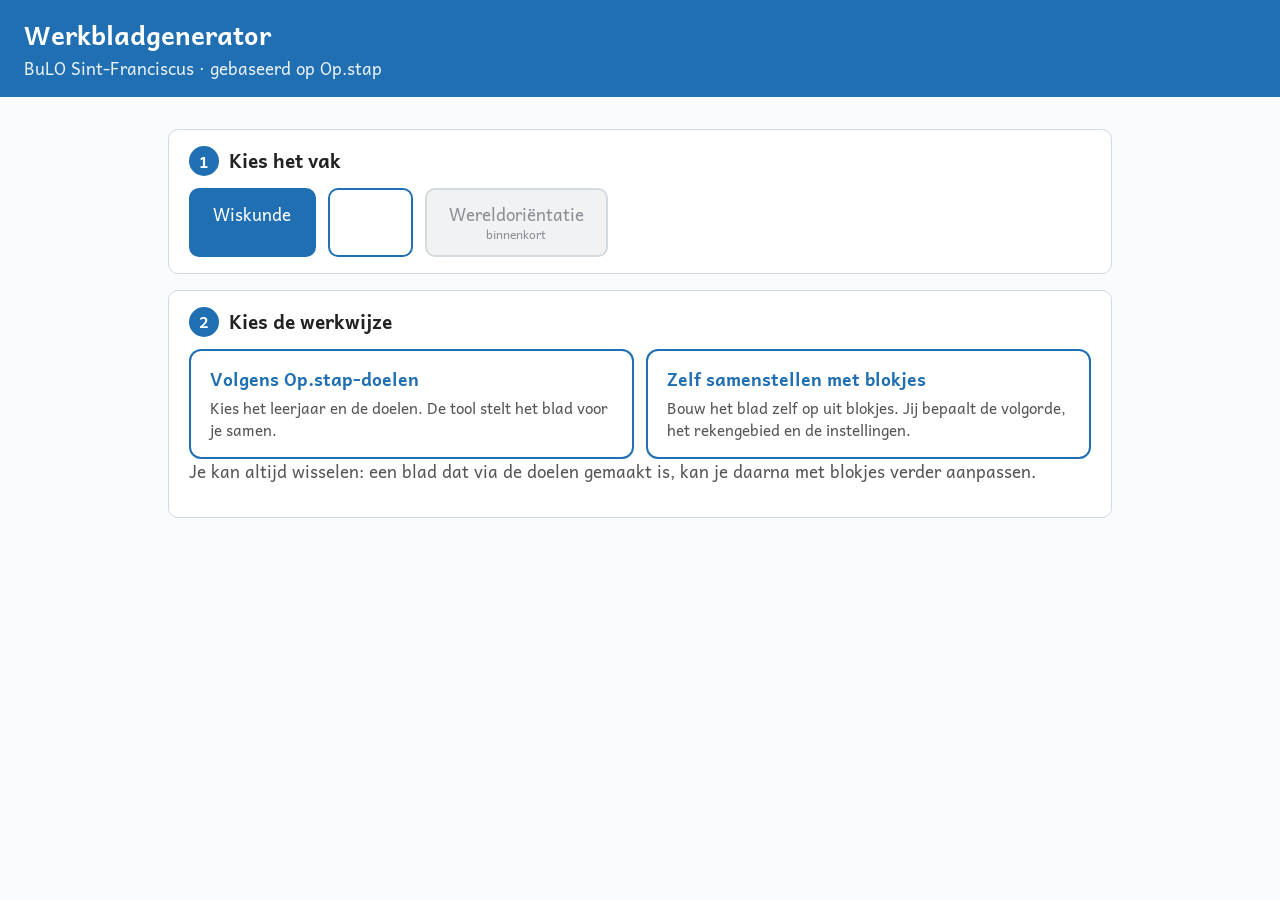
==== index.html @ 60ae2578 "Blokjes-modus: zelf samenstellen met palet, hulpblokjes, voorbeeld, antwoordsleutel en nieuwe stipoe" ====
<!doctype html>
<html lang="nl-BE">
<head>
  <meta charset="utf-8">
  <meta name="viewport" content="width=device-width, initial-scale=1">
  <title>Werkbladgenerator BuLO Sint-Franciscus</title>
  <link rel="stylesheet" href="css/app.css">
  <link rel="stylesheet" href="css/worksheet.css">
</head>
<body>
  <header>
    <h1>Werkbladgenerator</h1>
    <p>BuLO Sint-Franciscus · gebaseerd op Op.stap</p>
  </header>
  <main>
    <div id="bestandsmelding" class="melding-groot" hidden>
      <strong>Deze pagina werkt niet als je het bestand dubbelklikt.</strong>
      Open de werkbladgenerator via de website (GitHub Pages), of start op je computer een lokale server (zie README).
    </div>
    <script>if (location.protocol === 'file:') document.getElementById('bestandsmelding').hidden = false;</script>
    <section>
      <h2>Kies het vak</h2>
      <div id="vakken" class="vakken"></div>
    </section>
    <section id="werkwijze" hidden>
      <h2>Kies de werkwijze</h2>
      <div class="werkwijzen">
        <button type="button" class="werkwijze" id="wwDoelen"><strong>Volgens Op.stap-doelen</strong><span>Kies het leerjaar en de doelen. De tool stelt het blad voor je samen.</span></button>
        <button type="button" class="werkwijze" id="wwBlokjes"><strong>Zelf samenstellen met blokjes</strong><span>Bouw het blad zelf op uit blokjes. Jij bepaalt de volgorde, het rekengebied en de instellingen.</span></button>
      </div>
      <p class="uitleg">Je kan altijd wisselen: een blad dat via de doelen gemaakt is, kan je daarna met blokjes verder aanpassen.</p>
    </section>
    <section data-modus="doelen" hidden>
      <h2>Kies het leerjaar</h2>
      <div class="rij">
        <label>Leerjaar <select id="leerjaar"></select></label>
        <label>Toon ook lager
          <select id="lager"><option value="0">geen</option><option value="1" selected>1 leerjaar</option><option value="2">2 leerjaren</option><option value="3">3 leerjaren</option><option value="7">alle</option></select>
        </label>
        <label>Toon ook hoger
          <select id="hoger"><option value="0">geen</option><option value="1" selected>1 leerjaar</option><option value="2">2 leerjaren</option><option value="3">3 leerjaren</option><option value="7">alle</option></select>
        </label>
      </div>
    </section>
    <section id="stap3" data-modus="doelen" hidden>
      <h2>Kies de doelen</h2>
      <div class="rij zoekrij">
        <label class="breed zoek">Zoek een doel <input type="search" id="zoek" placeholder="Zoek op woord of code, bv. klok, verkleinwoorden of 2.3.GL2" autocomplete="off"></label>
        <button type="button" class="klein" id="zoekWis" hidden>Wis zoekopdracht</button>
      </div>
      <div class="rij">
        <label>Domein <select id="domein"></select></label>
        <label class="vink"><input type="checkbox" id="verdiepend"> Ook verdiepende doelen</label>
        <label class="vink dev"><input type="checkbox" id="toonAlles" checked> Toon ook doelen met enkel een open opdracht (je beoordeelt zelf)</label>
      </div>
      <p id="teller" class="teller"></p>
      <div id="doelen" class="doelen"></div>
    </section>
    <section id="leerlingenSectie" data-modus="beide" hidden>
      <h2>Kies of voeg leerlingen toe</h2>
      <p class="uitleg">Plak een lijst namen (één per regel, of gescheiden door komma's). Namen blijven enkel op deze computer, in deze browser.</p>
      <div class="rij">
        <label class="breed">Namen <textarea id="namen" rows="3" placeholder="Anna&#10;Bram&#10;Chloë"></textarea></label>
        <label>Niveau <select id="niveauNieuw"></select></label>
        <button type="button" id="voegToe">Toevoegen</button>
      </div>
      <p id="ledenMelding" class="teller"></p>
      <div class="rij knoppen">
        <button type="button" class="klein" id="alles">Kies iedereen</button>
        <button type="button" class="klein" id="niemand">Kies niemand</button>
        <button type="button" class="klein" id="exporteer">Leerlingen opslaan als bestand</button>
        <label class="klein bestand">Leerlingen inlezen uit bestand <input type="file" id="importeer" accept="application/json,.json"></label>
      </div>
      <h3 class="sub">Instellingen per leerling</h3>
      <div id="leerlingenLijst"></div>
    </section>
    <section data-modus="beide" hidden>
      <h2>Voorbeeld en werkblad</h2>
      <div class="rij">
        <label class="breed">Titel van het blad <input type="text" id="titel" placeholder="Werkblad wiskunde"></label>
        <button type="button" id="maak" data-modus="doelen">Maak werkblad</button>
        <button type="button" id="opnieuw" class="klein" data-modus="doelen">Alle bladen opnieuw maken</button>
      </div>
      <div id="keuzes" data-modus="doelen"></div>
      <div id="blokjesBalk" class="werkbalk" data-modus="blokjes">
        <label>Rekenen tot <select id="rekenenTot"></select></label>
        <label class="vink"><input type="checkbox" id="sleutel"> Antwoordsleutel</label>
        <button type="button" class="klein" id="bOpnieuw" title="Alle getallen vernieuwen; blokjes en instellingen blijven">↻ Opnieuw</button>
        <button type="button" class="klein gevaar" id="bWis">Alles wissen</button>
        <button type="button" class="klein" id="bBewaar">Blad bewaren als bestand</button>
        <label class="klein bestand">Blad openen uit bestand <input type="file" id="bOpen" accept=".json,application/json"></label>
      </div>
      <details class="opmaak">
        <summary>Opmaak van het blad</summary>
        <div class="rij">
          <label>Lettertype <select id="lettertype"></select></label>
          <label>Lettergrootte <select id="grootte"></select></label>
          <label class="vink"><input type="checkbox" id="printLogo"> Printvriendelijk logo (grijstinten)</label>
          <label class="klein bestand">Logo vervangen <input type="file" id="logoBestand" accept="image/*"></label>
          <button type="button" class="klein" id="logoHerstel">Standaardlogo</button>
        </div>
        <div class="rij">
          <label class="vink"><input type="checkbox" id="antwoordblad"> Antwoordblad voor de leerkracht</label>
        </div>
        <div class="rij">
          <label class="breed">Boodschap voor thuis (komt onderaan het blad) <textarea id="boodschap" rows="3" placeholder="Bv. Oefen dit even samen. Laat je kind eerst zelf proberen."></textarea></label>
        </div>
      </details>
      <div class="rij">
        <label class="breed">Of open een blad met de bladcode <input type="text" id="bladcode" placeholder="B3-..."></label>
        <button type="button" id="openCode" class="klein">Open</button>
      </div>
      <p id="melding" class="waarschuwing" role="alert"></p>
      <div id="exportBalk" class="exportbalk" hidden>
        <h3 class="sub">Opslaan en afdrukken</h3>
        <div class="rij knoppen">
          <button type="button" id="ongedaan" class="klein" title="Maak de laatste aanpassing ongedaan" disabled>↶ Ongedaan maken</button>
          <button type="button" id="printAlles">Afdrukken of opslaan als PDF</button>
          <button type="button" id="wordExport">Word (.docx) downloaden</button>
          <span class="wordmodus">Bij meerdere leerlingen:
            <label><input type="radio" name="wordModus" value="een" checked> één bestand</label>
            <label><input type="radio" name="wordModus" value="aparte"> aparte bestanden (zip)</label>
          </span>
        </div>
        <p class="uitleg">Kies in het afdrukvenster "Opslaan als PDF" als je een PDF-bestand wilt.</p>
        <p id="exportMelding" class="waarschuwing" role="status"></p>
      </div>
      <div class="bladzone">
        <div id="paletBox" data-modus="blokjes"></div>
        <div id="bladen" class="bladen"></div>
      </div>
    </section>
  </main>
  <script src="js/vendor/docx.umd.js"></script>
  <script src="js/vendor/jszip.min.js"></script>
  <script type="module" src="js/core/app.js"></script>
</body>
</html>
---- css/app.css ----
:root { --blauw:#1f6fb2; --licht:#eaf3fb; --grijs:#8a8f95; --rand:#d3dae0; }
* { box-sizing: border-box; }
body { font-family: Andika, "Segoe UI", Arial, sans-serif; margin: 0; color: #222; background: #fafbfc; font-size: 17px; line-height: 1.45; }
body > header { background: var(--blauw); color: #fff; padding: 1rem 1.5rem; }
body > header h1 { margin: 0; font-size: 1.6rem; } body > header p { margin: .2rem 0 0; opacity: .9; }
main { max-width: 62rem; margin: 0 auto; padding: 1rem 1.5rem 4rem; }
main > section { background: #fff; border: 1px solid var(--rand); border-radius: 10px; padding: 1rem 1.25rem; margin-top: 1rem; }
h2 { margin: 0 0 .75rem; font-size: 1.2rem; display: flex; align-items: center; gap: .6rem; }
main { counter-reset: stap; }
main > section:not([hidden]) > h2::before { counter-increment: stap; content: counter(stap); background: var(--blauw); color: #fff; width: 1.9rem; height: 1.9rem; border-radius: 50%; display: inline-grid; place-items: center; font-size: 1rem; }
.vakken { display: flex; gap: .75rem; flex-wrap: wrap; }
.vak { font: inherit; padding: .7rem 1.4rem; border: 2px solid var(--blauw); background: #fff; border-radius: 10px; cursor: pointer; display: flex; flex-direction: column; align-items: center; }
.vak.gekozen { background: var(--blauw); color: #fff; }
.vak:disabled { border-color: var(--rand); color: var(--grijs); background: #f1f2f3; cursor: not-allowed; }
.vak small { font-size: .75rem; }
.rij { display: flex; gap: 1.25rem; flex-wrap: wrap; align-items: end; }
.rij label { display: flex; flex-direction: column; gap: .25rem; font-size: .9rem; color: #444; }
.rij label.vink { flex-direction: row; align-items: center; gap: .4rem; font-size: 1rem; }
.rij label.dev { color: var(--grijs); }
select { font: inherit; padding: .4rem .6rem; border: 1px solid var(--rand); border-radius: 6px; }
.teller { color: var(--grijs); font-size: .85rem; }
.doelen h3 { margin: 1.1rem 0 .3rem; font-size: 1rem; color: var(--blauw); }
.rubriek { color: var(--grijs); font-weight: normal; }
.doel { display: grid; grid-template-columns: auto 6.5rem 1fr auto; gap: .6rem; padding: .4rem .5rem; border-bottom: 1px solid #eef0f2; align-items: start; font-size: .95rem; }
.doel:has(input:checked) { background: var(--licht); }
.doel input:disabled ~ .tekst { color: var(--grijs); }
.code { font-family: ui-monospace, monospace; font-size: .8rem; color: var(--grijs); padding-top: .15rem; }
.lj { font-size: .8rem; color: var(--grijs); white-space: nowrap; }
.leeg { color: var(--grijs); }
@media (max-width: 640px) { .doel { grid-template-columns: auto 1fr; } .code, .lj { grid-column: 2; } }

@font-face { font-family: Andika; src: url(../assets/fonts/Andika-Regular.ttf); font-weight: 400; }
@font-face { font-family: Andika; src: url(../assets/fonts/Andika-Bold.ttf); font-weight: 700; }
.uitleg { color: #555; margin-top: 0; }
.sub { margin: 1.2rem 0 .5rem; font-size: 1rem; } .sub small { color: var(--grijs); font-weight: normal; }
textarea, input[type=text], input[type=number] { font: inherit; padding: .4rem .6rem; border: 1px solid var(--rand); border-radius: 6px; }
.rij .breed { flex: 1 1 18rem; } .breed textarea, .breed input { width: 100%; }
input[type=number] { width: 5rem; }
button { font: inherit; padding: .55rem 1.1rem; border: 0; border-radius: 8px; background: var(--blauw); color: #fff; cursor: pointer; }
button.klein, label.klein { font-size: .9rem; padding: .35rem .8rem; background: var(--licht); color: var(--blauw); border: 1px solid var(--blauw); border-radius: 8px; cursor: pointer; flex-direction: row; }
button.gevaar { color: #a33; border-color: #a33; background: #fff; }
label.bestand input { display: none; }
.knoppen { margin: .6rem 0; align-items: center; }
.leerling { display: flex; flex-wrap: wrap; gap: .75rem 1rem; align-items: end; padding: .6rem .75rem; border: 1px solid var(--rand); border-radius: 8px; margin-bottom: .5rem; }
.leerling.aan { background: var(--licht); border-color: var(--blauw); }
.leerling .naam { flex-direction: row; align-items: center; gap: .5rem; font-size: 1.05rem; font-weight: 700; min-width: 9rem; }
.waarschuwing { color: #9a4b00; }
.opmaak { margin: 1rem 0; border: 1px solid var(--rand); border-radius: 8px; padding: .5rem .9rem; }
.opmaak summary { cursor: pointer; font-weight: 700; padding: .25rem 0; }
.opmaak .rij { margin: .6rem 0; }
.exportbalk { margin-top: 1rem; border-top: 1px solid var(--rand); }
.wordmodus { display: inline-flex; gap: .8rem; align-items: center; font-size: .95rem; }
.wordmodus label { flex-direction: row !important; align-items: center; gap: .3rem !important; }
[hidden] { display: none !important; }
fieldset.keuzes { border: 1px solid var(--rand); border-radius: 8px; margin: .5rem 0; display: flex; gap: 1rem 1.5rem; flex-wrap: wrap; }
fieldset.keuzes legend { font-weight: 700; padding: 0 .4rem; }
fieldset.keuzes label { display: flex; flex-direction: column; font-size: .9rem; gap: .25rem; }
.melding-groot { background: #fff3cd; border: 2px solid #e0a800; border-radius: 10px; padding: 1rem 1.25rem; margin-top: 1rem; }

.zoek input { width: 100%; font-size: 1.05rem; padding: .55rem .7rem; }
.zoekrij { align-items: end; }
.doel mark { background: #ffe58a; color: inherit; padding: 0 .1em; border-radius: 2px; }
.zoeknota { color: var(--grijs); font-size: .9rem; margin: .2rem 0 0; }

/* doelen met enkel een open opdracht */
.open-label { display: inline-block; margin-left: .4em; padding: 0 .5em; border-radius: 999px; background: #eef2f7; color: #4a5a70; font-size: .8em; white-space: nowrap; }

/* werkwijze kiezen */
.werkwijzen { display: grid; grid-template-columns: repeat(auto-fit, minmax(16rem, 1fr)); gap: .75rem; }
.werkwijze { text-align: left; background: #fff; color: #222; border: 2px solid var(--blauw); border-radius: 12px; padding: 1rem 1.2rem; display: flex; flex-direction: column; gap: .3rem; }
.werkwijze strong { font-size: 1.1rem; color: var(--blauw); }
.werkwijze span { color: #555; font-size: .95rem; }
.werkwijze.gekozen { background: var(--licht); box-shadow: 0 0 0 3px var(--blauw) inset; }
.werkbalk { display: flex; flex-wrap: wrap; gap: .6rem 1rem; align-items: end; margin: .6rem 0; padding: .6rem .8rem; background: var(--licht); border-radius: 10px; }
.werkbalk label { display: flex; flex-direction: column; font-size: .9rem; gap: .2rem; }
.werkbalk label.vink { flex-direction: row; align-items: center; gap: .4rem; }
body.modus-blokjes main { max-width: 96rem; }
main { display: flex; flex-direction: column; }
body.modus-blokjes #leerlingenSectie { order: 10; }

/* blokjes-modus: palet naast het blad */
.bladzone { display: flex; gap: 1rem; align-items: flex-start; }
.bladzone .bladen { flex: 1 1 auto; min-width: 0; }
#paletBox { flex: 0 0 23rem; position: sticky; top: .5rem; max-height: calc(100vh - 1rem); overflow-y: auto; border: 1px solid var(--rand); border-radius: 10px; background: #fff; }
@media (max-width: 1150px) { .bladzone { flex-direction: column; } #paletBox { flex: none; position: static; max-height: 28rem; width: 100%; } }
.palet { padding: .5rem; font-size: .9rem; }
.palet h4 { margin: 0; font-size: 1rem; }
.palet-tabs { display: flex; gap: .3rem; margin-bottom: .5rem; }
.tab, .domein { background: #fff; color: var(--blauw); border: 1px solid var(--blauw); border-radius: 8px; padding: .3rem .7rem; font-size: .9rem; }
.tab.aan, .domein.aan { background: var(--blauw); color: #fff; }
.palet-zoek { width: 100%; margin-bottom: .5rem; padding: .4rem .6rem; border: 1px solid var(--rand); border-radius: 6px; font: inherit; }
.domeinen { display: flex; flex-wrap: wrap; gap: .3rem; margin-bottom: .6rem; }
.domein { padding: .2rem .55rem; font-size: .85rem; }
.kaarten { display: flex; flex-direction: column; gap: .6rem; }
.kaart { border: 1px solid var(--rand); border-radius: 10px; padding: .5rem .6rem; background: #fafcfe; cursor: grab; }
.kaart:active { cursor: grabbing; }
.kaartkop { display: flex; align-items: center; gap: .4rem; margin-bottom: .3rem; }
.kaartkop h4 { flex: 1; }
.breedte { font-size: .8rem; color: #555; border: 1px solid var(--rand); border-radius: 6px; padding: 0 .35rem; background: #fff; }
.plus { width: 2rem; height: 2rem; padding: 0; border-radius: 50%; font-size: 1.3rem; line-height: 1; }
.chiprij { display: flex; flex-wrap: wrap; gap: .25rem; align-items: center; margin: .2rem 0; }
.chiplabel { color: #666; font-size: .78rem; margin-right: .2rem; min-width: 3.2rem; }
.chip { background: #fff; color: var(--blauw); border: 1px solid #b9cfe3; border-radius: 999px; padding: .1rem .6rem; font-size: .82rem; }
.chip.aan { background: var(--blauw); color: #fff; border-color: var(--blauw); }
.voorbeeldbox { margin-top: .4rem; border: 1px dashed #b9cfe3; border-radius: 8px; padding: .35rem .5rem; background: #fff; cursor: pointer; font-family: Andika, Arial, sans-serif; font-size: 1rem; min-height: 2.2rem; }
.vb-tekst { white-space: pre-wrap; }
.vb-tekening svg { max-width: 100%; height: auto; max-height: 7rem; }
.vb-leeg { color: var(--grijs); font-size: .8rem; }
.hulpblokjes { margin-top: .8rem; padding-top: .5rem; border-top: 1px solid var(--rand); }
.bladkop { margin: 0; font-size: 1rem; color: var(--blauw); }
.chipkeuze { max-width: 100%; font-size: .85rem; padding: .15rem .3rem; }
---- css/worksheet.css ----
/* A4-werkblad: zelfde opmaak op het scherm en bij afdrukken. */
.bladen { display: flex; flex-direction: column; gap: 1.25rem; margin-top: 1rem; overflow-x: auto; }
.blad-wrap { display: flex; flex-direction: column; gap: .5rem; align-items: flex-start; }
.blad { background: #fff; color: #111; width: 210mm; min-height: 297mm; padding: 15mm; box-sizing: border-box;
  border: 1px solid var(--rand); box-shadow: 0 1px 6px rgba(0,0,0,.12); line-height: 1.4; flex: none;
  display: flex; flex-direction: column; }
.blad-kop { display: flex; gap: 8mm; align-items: center; border-bottom: 2px solid #333; padding-bottom: 4mm; margin-bottom: 8mm; }
.blad-kop .logo { width: 4.5cm; height: auto; flex: none; }
.kop-rechts { flex: 1; }
.kop-rechts h2 { margin: 0 0 4mm; font-size: 1.35em; }
.naamlijn { margin: 0 0 3mm; white-space: nowrap; }
.naamlijn span { display: inline-block; min-width: 6.5cm; border-bottom: 1px solid #333; padding: 0 2mm; }
.blad-inhoud { display: grid; grid-template-columns: repeat(4, minmax(0, 1fr)); column-gap: 5mm; align-items: start; }
.blok { margin-bottom: 8mm; min-width: 0; }
.opdracht { display: flex; gap: 4mm; align-items: center; margin-bottom: 4mm; }
.opdracht p { margin: 0; font-weight: 700; }
.icoon { flex: none; display: inline-flex; }
.blok ol { display: grid; grid-template-columns: 1fr 1fr; column-gap: 14mm; margin: 0; padding-left: 9mm; }
.blok li { margin-bottom: 6mm; break-inside: avoid; padding-left: 1mm; }
.blok li.breed { grid-column: 1 / -1; }
.blok ol.smal { grid-template-columns: 1fr; padding-left: 7mm; }
.tekening svg { max-width: 100%; height: auto; display: block; margin-top: 2mm; }
.blok li .tekst { white-space: pre-wrap; }
.blad h2:first-child { margin-top: 0; }
.antwoorden h3 { font-size: 1em; margin: 0 0 3mm; }
.antwoorden .blok ol { display: block; columns: 2; column-gap: 14mm; }
.antwoorden .blok li { margin-bottom: 1.5mm; }
.boodschap { border: 2px solid #333; border-radius: 3mm; padding: 4mm 5mm; margin-top: 6mm; }
.boodschap p { margin: 2mm 0 0; white-space: pre-wrap; }
.bladcode { margin-top: auto; padding-top: 8mm; font-size: 8pt; color: #666; word-break: break-all; font-family: ui-monospace, monospace; }

#printRoot { display: none; }
@media print {
  @page { size: A4; margin: 15mm; }
  body > *:not(#printRoot) { display: none !important; }
  #printRoot { display: block; }
  body { background: #fff; }
  .blad { width: auto; min-height: 262mm; padding: 0; border: 0; box-shadow: none; break-after: page; }
  .blad:last-child { break-after: auto; }
  * { -webkit-print-color-adjust: exact; print-color-adjust: exact; }
}

/* Aanpassen in het voorbeeld: deze knoppen verschijnen nooit op papier of in Word. */
.blok li { position: relative; }
.bewerk { font-family: system-ui, Arial, sans-serif; font-size: 12px; }
.blokbalk { display: flex; flex-wrap: wrap; gap: 6px; align-items: center; margin-bottom: 6px; padding: 4px 6px; background: #eef4fa; border-radius: 6px; }
.blokbalk .doelcode { flex: 1 1 auto; color: #555; }
.oefknoppen { position: absolute; top: -6px; right: 0; display: inline-flex; gap: 3px; opacity: 0; background: #fff; border-radius: 6px; z-index: 3; }
.blok.actief li > .oefknoppen { opacity: .5; }
li:hover > .oefknoppen { opacity: 1; }
.bewerkknop { font: inherit; padding: 2px 8px; border: 1px solid #1f6fb2; background: #fff; color: #1f6fb2; border-radius: 6px; cursor: pointer; }
.bewerkknop.gevaar { color: #a33; border-color: #a33; }
.bewerkknop:hover { background: #eaf3fb; }
.toevoegbalk { display: flex; gap: 8px; margin-top: 8px; padding: 6px; background: #eef4fa; border-radius: 6px; }
.toevoegbalk select { flex: 1; font: inherit; padding: 3px; }
.tekening.klein svg { max-width: 55%; }
.blok.leeg { opacity: .6; }
@media print { .bewerk, .oefknoppen { display: none !important; } .blok.leeg { display: none; } }
.antwoorden .blokkop { margin: 3mm 0 1mm; font-size: .9em; color: #444; }

/* hulpblokjes, voorbeeld, antwoordsleutel en doelen */
.hulp { margin-bottom: 6mm; min-width: 0; position: relative; }
.instructie { margin: 0; font-weight: 700; font-size: 1.05em; min-height: 1.4em; white-space: pre-wrap; }
.instructie[contenteditable]:empty::before { content: attr(data-leeg); color: #999; font-weight: 400; }
.hulp-blanco { border: 1px dashed #cfd8e0; }
.hulp-pagina { break-before: page; min-height: 0; margin: 0; }
.paginalijn { display: block; border-top: 2px dashed #1f6fb2; color: #1f6fb2; font-size: 11px; text-align: center; padding: 2px; }
.vb-antw { color: #1a3a8a; font-weight: 700; }
.sleutel-antw { color: #c0392b; font-weight: 700; }
.blok li.voorbeeld { color: #1a3a8a; }
.vb-label { font-size: .65em; letter-spacing: .06em; text-transform: uppercase; color: #1a3a8a; font-family: system-ui, Arial, sans-serif; }
.doelenlijst { font-size: 8pt; color: #666; margin: 4mm 0 0; }
.blok, .hulp { position: relative; }
.blok .blokbalk, .hulp .blokbalk { display: none; position: absolute; top: -2.3em; left: 0; right: 0; z-index: 5; box-shadow: 0 2px 6px rgba(0,0,0,.2); margin: 0; }
.blok:hover .blokbalk, .blok.actief .blokbalk, .hulp:hover .blokbalk, .hulp.actief .blokbalk { display: flex; }
.doel-drop { outline: 3px solid #1f6fb2; outline-offset: 2px; }
.sleept { opacity: .4; }
.bewerkknop.aan { background: #1f6fb2; color: #fff; }
.blok[draggable=true] { cursor: grab; }
@media print { .instructie:empty::before { content: none; } .hulp-blanco { border: 0; } .hulp-pagina { display: block; } .bewerk { display: none !important; } }
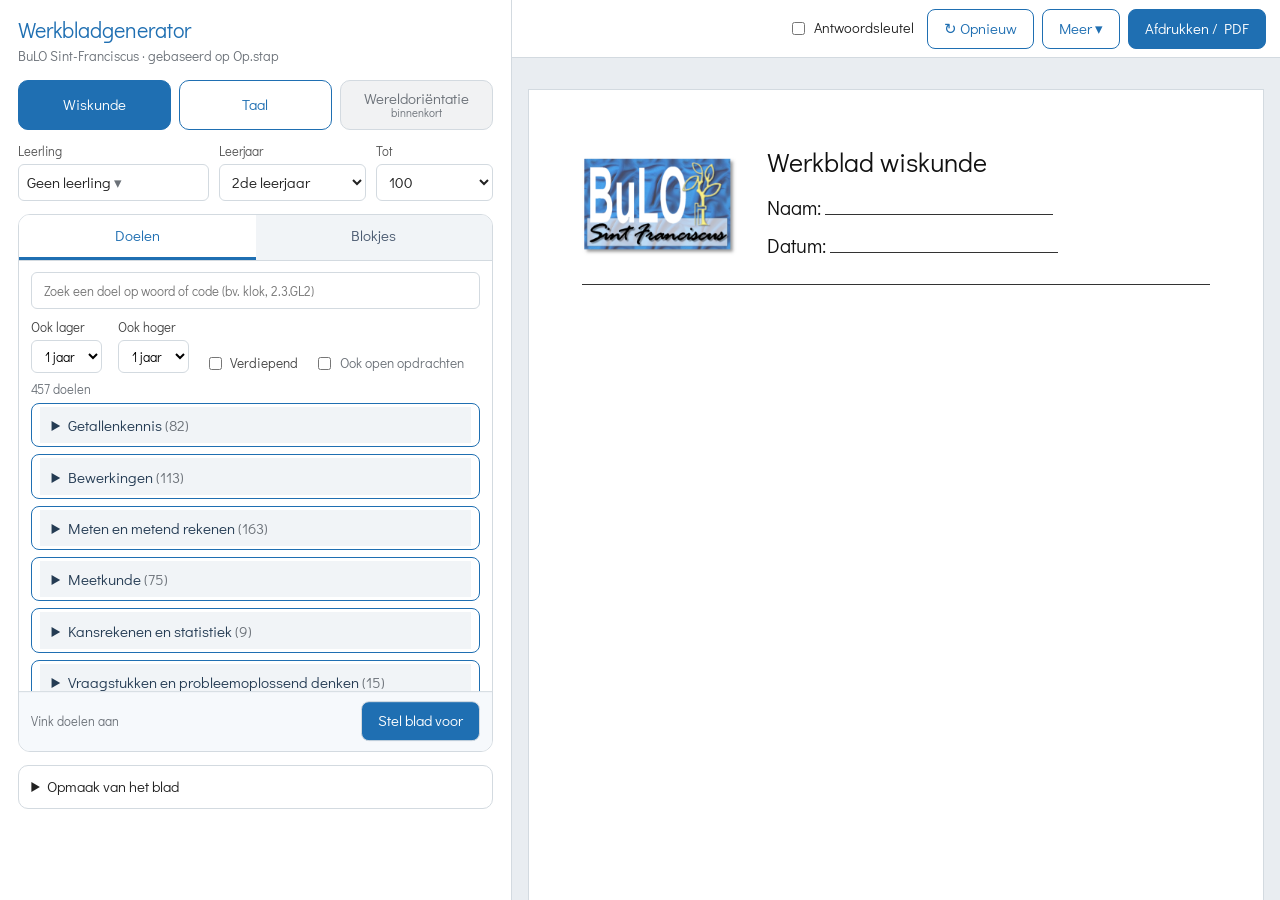
==== commit daf7e4ba: "Scherm: twee kolommen, Century Gothic, één kader met doelen en blokjes, vaste balk met hoofdknop en " ====
--- a/index.html
+++ b/index.html
@@ -8,129 +8,145 @@
   <link rel="stylesheet" href="css/worksheet.css">
 </head>
 <body>
-  <header>
-    <h1>Werkbladgenerator</h1>
-    <p>BuLO Sint-Franciscus · gebaseerd op Op.stap</p>
-  </header>
-  <main>
-    <div id="bestandsmelding" class="melding-groot" hidden>
-      <strong>Deze pagina werkt niet als je het bestand dubbelklikt.</strong>
-      Open de werkbladgenerator via de website (GitHub Pages), of start op je computer een lokale server (zie README).
-    </div>
-    <script>if (location.protocol === 'file:') document.getElementById('bestandsmelding').hidden = false;</script>
-    <section>
-      <h2>Kies het vak</h2>
-      <div id="vakken" class="vakken"></div>
-    </section>
-    <section id="werkwijze" hidden>
-      <h2>Kies de werkwijze</h2>
-      <div class="werkwijzen">
-        <button type="button" class="werkwijze" id="wwDoelen"><strong>Volgens Op.stap-doelen</strong><span>Kies het leerjaar en de doelen. De tool stelt het blad voor je samen.</span></button>
-        <button type="button" class="werkwijze" id="wwBlokjes"><strong>Zelf samenstellen met blokjes</strong><span>Bouw het blad zelf op uit blokjes. Jij bepaalt de volgorde, het rekengebied en de instellingen.</span></button>
+  <div id="bestandsmelding" class="melding-groot" hidden>
+    <strong>Deze pagina werkt niet als je het bestand dubbelklikt.</strong>
+    Open de werkbladgenerator via de website (GitHub Pages), of start op je computer een lokale server (zie README).
+  </div>
+  <script>if (location.protocol === 'file:') document.getElementById('bestandsmelding').hidden = false;</script>
+  <div class="app">
+    <aside class="paneel" id="paneel" aria-label="Instellingen">
+      <header class="kop">
+        <h1>Werkbladgenerator</h1>
+        <p>BuLO Sint-Franciscus · gebaseerd op Op.stap</p>
+      </header>
+
+      <div id="vakken" class="vakken" role="group" aria-label="Vak"></div>
+
+      <div class="drie">
+        <label class="veld">Leerling
+          <button type="button" id="leerlingKnop" class="veldknop" aria-haspopup="dialog">Geen leerling</button>
+        </label>
+        <label class="veld">Leerjaar <select id="leerjaar"></select></label>
+        <label class="veld" id="gebiedVeld">Tot <select id="rekenenTot"></select></label>
       </div>
-      <p class="uitleg">Je kan altijd wisselen: een blad dat via de doelen gemaakt is, kan je daarna met blokjes verder aanpassen.</p>
-    </section>
-    <section data-modus="doelen" hidden>
-      <h2>Kies het leerjaar</h2>
-      <div class="rij">
-        <label>Leerjaar <select id="leerjaar"></select></label>
-        <label>Toon ook lager
-          <select id="lager"><option value="0">geen</option><option value="1" selected>1 leerjaar</option><option value="2">2 leerjaren</option><option value="3">3 leerjaren</option><option value="7">alle</option></select>
-        </label>
-        <label>Toon ook hoger
-          <select id="hoger"><option value="0">geen</option><option value="1" selected>1 leerjaar</option><option value="2">2 leerjaren</option><option value="3">3 leerjaren</option><option value="7">alle</option></select>
-        </label>
-      </div>
-    </section>
-    <section id="stap3" data-modus="doelen" hidden>
-      <h2>Kies de doelen</h2>
-      <div class="rij zoekrij">
-        <label class="breed zoek">Zoek een doel <input type="search" id="zoek" placeholder="Zoek op woord of code, bv. klok, verkleinwoorden of 2.3.GL2" autocomplete="off"></label>
-        <button type="button" class="klein" id="zoekWis" hidden>Wis zoekopdracht</button>
-      </div>
-      <div class="rij">
-        <label>Domein <select id="domein"></select></label>
-        <label class="vink"><input type="checkbox" id="verdiepend"> Ook verdiepende doelen</label>
-        <label class="vink dev"><input type="checkbox" id="toonAlles" checked> Toon ook doelen met enkel een open opdracht (je beoordeelt zelf)</label>
-      </div>
-      <p id="teller" class="teller"></p>
-      <div id="doelen" class="doelen"></div>
-    </section>
-    <section id="leerlingenSectie" data-modus="beide" hidden>
-      <h2>Kies of voeg leerlingen toe</h2>
-      <p class="uitleg">Plak een lijst namen (één per regel, of gescheiden door komma's). Namen blijven enkel op deze computer, in deze browser.</p>
-      <div class="rij">
-        <label class="breed">Namen <textarea id="namen" rows="3" placeholder="Anna&#10;Bram&#10;Chloë"></textarea></label>
-        <label>Niveau <select id="niveauNieuw"></select></label>
-        <button type="button" id="voegToe">Toevoegen</button>
-      </div>
-      <p id="ledenMelding" class="teller"></p>
-      <div class="rij knoppen">
-        <button type="button" class="klein" id="alles">Kies iedereen</button>
-        <button type="button" class="klein" id="niemand">Kies niemand</button>
-        <button type="button" class="klein" id="exporteer">Leerlingen opslaan als bestand</button>
-        <label class="klein bestand">Leerlingen inlezen uit bestand <input type="file" id="importeer" accept="application/json,.json"></label>
-      </div>
-      <h3 class="sub">Instellingen per leerling</h3>
-      <div id="leerlingenLijst"></div>
-    </section>
-    <section data-modus="beide" hidden>
-      <h2>Voorbeeld en werkblad</h2>
-      <div class="rij">
-        <label class="breed">Titel van het blad <input type="text" id="titel" placeholder="Werkblad wiskunde"></label>
-        <button type="button" id="maak" data-modus="doelen">Maak werkblad</button>
-        <button type="button" id="opnieuw" class="klein" data-modus="doelen">Alle bladen opnieuw maken</button>
-      </div>
-      <div id="keuzes" data-modus="doelen"></div>
-      <div id="blokjesBalk" class="werkbalk" data-modus="blokjes">
-        <label>Rekenen tot <select id="rekenenTot"></select></label>
-        <label class="vink"><input type="checkbox" id="sleutel"> Antwoordsleutel</label>
-        <button type="button" class="klein" id="bOpnieuw" title="Alle getallen vernieuwen; blokjes en instellingen blijven">↻ Opnieuw</button>
-        <button type="button" class="klein gevaar" id="bWis">Alles wissen</button>
-        <button type="button" class="klein" id="bBewaar">Blad bewaren als bestand</button>
-        <label class="klein bestand">Blad openen uit bestand <input type="file" id="bOpen" accept=".json,application/json"></label>
-      </div>
+      <p id="niveauMelding" class="waarschuwing klein-melding" role="status"></p>
+
+      <section class="kader" aria-label="Doelen en blokjes">
+        <div class="tabs" role="tablist">
+          <button type="button" class="tab aan" role="tab" id="tabDoelen" aria-selected="true">Doelen</button>
+          <button type="button" class="tab" role="tab" id="tabBlokjes" aria-selected="false">Blokjes</button>
+        </div>
+        <div id="doelenTab" class="tabinhoud">
+          <div class="rij zoekrij">
+            <label class="breed zoek"><span class="sr">Zoek een doel</span><input type="search" id="zoek" placeholder="Zoek een doel op woord of code (bv. klok, 2.3.GL2)" autocomplete="off"></label>
+          </div>
+          <div class="rij filterrij">
+            <label>Ook lager <select id="lager"><option value="0">geen</option><option value="1" selected>1 jaar</option><option value="2">2 jaar</option><option value="7">alle</option></select></label>
+            <label>Ook hoger <select id="hoger"><option value="0">geen</option><option value="1" selected>1 jaar</option><option value="2">2 jaar</option><option value="7">alle</option></select></label>
+            <label class="vink"><input type="checkbox" id="verdiepend"> Verdiepend</label>
+            <label class="vink dev" title="Doelen waarvoor er geen automatische oefeningen zijn, maar enkel een open opdracht die je zelf beoordeelt"><input type="checkbox" id="toonOpen"> Ook open opdrachten</label>
+          </div>
+          <p id="teller" class="teller"></p>
+          <div id="doelen" class="doelen"></div>
+          <div id="keuzes"></div>
+          <div class="kaderonder">
+            <span id="gekozenTeller" class="teller"></span>
+            <button type="button" id="stelVoor" class="hoofd">Stel blad voor</button>
+          </div>
+        </div>
+        <div id="blokjesTab" class="tabinhoud" hidden>
+          <div id="paletBox"></div>
+        </div>
+      </section>
+
       <details class="opmaak">
         <summary>Opmaak van het blad</summary>
         <div class="rij">
+          <label class="breed">Titel van het blad <input type="text" id="titel" placeholder="Werkblad wiskunde"></label>
+        </div>
+        <div class="rij">
           <label>Lettertype <select id="lettertype"></select></label>
           <label>Lettergrootte <select id="grootte"></select></label>
+          <label>Schrijflijnen (taal) <select id="lijnen"></select></label>
+          <label>Schema bij dit blad (spelling) <select id="schema" disabled><option value="">Geen schema</option></select></label>
+        </div>
+        <div class="rij">
+          <label class="vink"><input type="checkbox" id="toonDoel"> Doel bovenaan het blad tonen</label>
           <label class="vink"><input type="checkbox" id="printLogo"> Printvriendelijk logo (grijstinten)</label>
+          <label class="vink"><input type="checkbox" id="antwoordblad"> Antwoordblad voor de leerkracht</label>
+        </div>
+        <div class="rij">
           <label class="klein bestand">Logo vervangen <input type="file" id="logoBestand" accept="image/*"></label>
           <button type="button" class="klein" id="logoHerstel">Standaardlogo</button>
-        </div>
-        <div class="rij">
-          <label class="vink"><input type="checkbox" id="antwoordblad"> Antwoordblad voor de leerkracht</label>
         </div>
         <div class="rij">
           <label class="breed">Boodschap voor thuis (komt onderaan het blad) <textarea id="boodschap" rows="3" placeholder="Bv. Oefen dit even samen. Laat je kind eerst zelf proberen."></textarea></label>
         </div>
       </details>
-      <div class="rij">
-        <label class="breed">Of open een blad met de bladcode <input type="text" id="bladcode" placeholder="B3-..."></label>
-        <button type="button" id="openCode" class="klein">Open</button>
+      <p id="melding" class="waarschuwing" role="alert"></p>
+      <button type="button" id="toonBlad" class="hoofd naar-blad">Bekijk werkblad</button>
+    </aside>
+
+    <section class="blad-paneel" id="bladPaneel" aria-label="Werkblad">
+      <div class="werkbalk" id="werkbalk">
+        <button type="button" class="klein terug" id="terugNaarInstellingen">← Instellingen</button>
+        <span class="ruimte"></span>
+        <label class="schakelaar"><input type="checkbox" id="sleutel"> Antwoordsleutel</label>
+        <button type="button" class="sec" id="bOpnieuw" title="Alle getallen vernieuwen; blokjes en instellingen blijven">↻ Opnieuw</button>
+        <div class="meer">
+          <button type="button" class="sec" id="meerKnop" aria-haspopup="menu" aria-expanded="false">Meer ▾</button>
+          <div class="menu" id="meerMenu" role="menu" hidden>
+            <button type="button" role="menuitem" id="ongedaan" disabled>↶ Ongedaan maken</button>
+            <button type="button" role="menuitem" id="wordExport">Word (.docx) downloaden</button>
+            <div class="menu-rij wordmodus">Bij meerdere leerlingen:
+              <label><input type="radio" name="wordModus" value="een" checked> één bestand</label>
+              <label><input type="radio" name="wordModus" value="aparte"> aparte bestanden (zip)</label>
+            </div>
+            <button type="button" role="menuitem" id="alleOpnieuw">Alle bladen opnieuw maken</button>
+            <hr>
+            <button type="button" role="menuitem" id="openCodeKnop">Blad openen met bladcode…</button>
+            <button type="button" role="menuitem" id="bBewaar">Blad bewaren als bestand</button>
+            <label class="menu-bestand" role="menuitem">Blad openen uit bestand <input type="file" id="bOpen" accept=".json,application/json"></label>
+            <hr>
+            <button type="button" role="menuitem" id="exporteer">Leerlingen opslaan als bestand</button>
+            <label class="menu-bestand" role="menuitem">Leerlingen inlezen uit bestand <input type="file" id="importeer" accept="application/json,.json"></label>
+            <hr>
+            <button type="button" role="menuitem" id="bWis" class="gevaar-tekst">Alles wissen</button>
+          </div>
+        </div>
+        <button type="button" class="hoofd" id="printAlles">Afdrukken / PDF</button>
       </div>
-      <p id="melding" class="waarschuwing" role="alert"></p>
-      <div id="exportBalk" class="exportbalk" hidden>
-        <h3 class="sub">Opslaan en afdrukken</h3>
-        <div class="rij knoppen">
-          <button type="button" id="ongedaan" class="klein" title="Maak de laatste aanpassing ongedaan" disabled>↶ Ongedaan maken</button>
-          <button type="button" id="printAlles">Afdrukken of opslaan als PDF</button>
-          <button type="button" id="wordExport">Word (.docx) downloaden</button>
-          <span class="wordmodus">Bij meerdere leerlingen:
-            <label><input type="radio" name="wordModus" value="een" checked> één bestand</label>
-            <label><input type="radio" name="wordModus" value="aparte"> aparte bestanden (zip)</label>
-          </span>
-        </div>
-        <p class="uitleg">Kies in het afdrukvenster "Opslaan als PDF" als je een PDF-bestand wilt.</p>
-        <p id="exportMelding" class="waarschuwing" role="status"></p>
-      </div>
-      <div class="bladzone">
-        <div id="paletBox" data-modus="blokjes"></div>
-        <div id="bladen" class="bladen"></div>
-      </div>
+      <p id="exportMelding" class="waarschuwing" role="status"></p>
+      <div class="bladvlak" id="bladvlak"><div id="bladen" class="bladen"></div></div>
     </section>
-  </main>
+  </div>
+
+  <dialog id="leerlingenDialoog" class="dialoog">
+    <form method="dialog" class="dialoog-kop">
+      <h2>Leerlingen</h2>
+      <button type="submit" class="klein" aria-label="Sluiten">Sluiten</button>
+    </form>
+    <p class="uitleg">Plak een lijst namen (één per regel, of gescheiden door komma's). Namen blijven enkel op deze computer, in deze browser. Een nieuwe leerling krijgt het leerjaar en het getallengebied die nu bovenaan staan.</p>
+    <div class="rij">
+      <label class="breed">Namen <textarea id="namen" rows="3" placeholder="Anna&#10;Bram&#10;Chloë"></textarea></label>
+      <button type="button" id="voegToe">Toevoegen</button>
+    </div>
+    <p id="ledenMelding" class="teller"></p>
+    <div class="rij knoppen">
+      <button type="button" class="klein" id="alles">Kies iedereen</button>
+      <button type="button" class="klein" id="niemand">Kies niemand</button>
+    </div>
+    <div id="leerlingenLijst"></div>
+  </dialog>
+
+  <dialog id="bladcodeDialoog" class="dialoog klein-dialoog">
+    <form method="dialog" class="dialoog-kop"><h2>Blad openen met bladcode</h2><button type="submit" class="klein">Sluiten</button></form>
+    <div class="rij">
+      <label class="breed">Bladcode <input type="text" id="bladcode" placeholder="B3-..."></label>
+      <button type="button" id="openCode">Open</button>
+    </div>
+  </dialog>
+
   <script src="js/vendor/docx.umd.js"></script>
   <script src="js/vendor/jszip.min.js"></script>
   <script type="module" src="js/core/app.js"></script>
--- a/css/app.css
+++ b/css/app.css
@@ -1,111 +1,170 @@
-:root { --blauw:#1f6fb2; --licht:#eaf3fb; --grijs:#8a8f95; --rand:#d3dae0; }
-* { box-sizing: border-box; }
-body { font-family: Andika, "Segoe UI", Arial, sans-serif; margin: 0; color: #222; background: #fafbfc; font-size: 17px; line-height: 1.45; }
-body > header { background: var(--blauw); color: #fff; padding: 1rem 1.5rem; }
-body > header h1 { margin: 0; font-size: 1.6rem; } body > header p { margin: .2rem 0 0; opacity: .9; }
-main { max-width: 62rem; margin: 0 auto; padding: 1rem 1.5rem 4rem; }
-main > section { background: #fff; border: 1px solid var(--rand); border-radius: 10px; padding: 1rem 1.25rem; margin-top: 1rem; }
-h2 { margin: 0 0 .75rem; font-size: 1.2rem; display: flex; align-items: center; gap: .6rem; }
-main { counter-reset: stap; }
-main > section:not([hidden]) > h2::before { counter-increment: stap; content: counter(stap); background: var(--blauw); color: #fff; width: 1.9rem; height: 1.9rem; border-radius: 50%; display: inline-grid; place-items: center; font-size: 1rem; }
-.vakken { display: flex; gap: .75rem; flex-wrap: wrap; }
-.vak { font: inherit; padding: .7rem 1.4rem; border: 2px solid var(--blauw); background: #fff; border-radius: 10px; cursor: pointer; display: flex; flex-direction: column; align-items: center; }
-.vak.gekozen { background: var(--blauw); color: #fff; }
-.vak:disabled { border-color: var(--rand); color: var(--grijs); background: #f1f2f3; cursor: not-allowed; }
-.vak small { font-size: .75rem; }
-.rij { display: flex; gap: 1.25rem; flex-wrap: wrap; align-items: end; }
-.rij label { display: flex; flex-direction: column; gap: .25rem; font-size: .9rem; color: #444; }
-.rij label.vink { flex-direction: row; align-items: center; gap: .4rem; font-size: 1rem; }
-.rij label.dev { color: var(--grijs); }
-select { font: inherit; padding: .4rem .6rem; border: 1px solid var(--rand); border-radius: 6px; }
-.teller { color: var(--grijs); font-size: .85rem; }
-.doelen h3 { margin: 1.1rem 0 .3rem; font-size: 1rem; color: var(--blauw); }
-.rubriek { color: var(--grijs); font-weight: normal; }
-.doel { display: grid; grid-template-columns: auto 6.5rem 1fr auto; gap: .6rem; padding: .4rem .5rem; border-bottom: 1px solid #eef0f2; align-items: start; font-size: .95rem; }
-.doel:has(input:checked) { background: var(--licht); }
-.doel input:disabled ~ .tekst { color: var(--grijs); }
-.code { font-family: ui-monospace, monospace; font-size: .8rem; color: var(--grijs); padding-top: .15rem; }
-.lj { font-size: .8rem; color: var(--grijs); white-space: nowrap; }
-.leeg { color: var(--grijs); }
-@media (max-width: 640px) { .doel { grid-template-columns: auto 1fr; } .code, .lj { grid-column: 2; } }
-
+@font-face { font-family: "Didact Gothic"; src: local("Didact Gothic"), url(../assets/fonts/DidactGothic-Regular.ttf); font-weight: 400 700; }
 @font-face { font-family: Andika; src: url(../assets/fonts/Andika-Regular.ttf); font-weight: 400; }
 @font-face { font-family: Andika; src: url(../assets/fonts/Andika-Bold.ttf); font-weight: 700; }
-.uitleg { color: #555; margin-top: 0; }
-.sub { margin: 1.2rem 0 .5rem; font-size: 1rem; } .sub small { color: var(--grijs); font-weight: normal; }
-textarea, input[type=text], input[type=number] { font: inherit; padding: .4rem .6rem; border: 1px solid var(--rand); border-radius: 6px; }
-.rij .breed { flex: 1 1 18rem; } .breed textarea, .breed input { width: 100%; }
-input[type=number] { width: 5rem; }
-button { font: inherit; padding: .55rem 1.1rem; border: 0; border-radius: 8px; background: var(--blauw); color: #fff; cursor: pointer; }
-button.klein, label.klein { font-size: .9rem; padding: .35rem .8rem; background: var(--licht); color: var(--blauw); border: 1px solid var(--blauw); border-radius: 8px; cursor: pointer; flex-direction: row; }
+:root { --blauw:#1f6fb2; --blauw-donker:#17558a; --licht:#eaf3fb; --grijs:#6b7178; --rand:#d3dae0; --tekst:#222; --font:"Century Gothic","Didact Gothic","Segoe UI",Arial,sans-serif; }
+* { box-sizing: border-box; }
+html, body { height: 100%; }
+body { font-family: var(--font); margin: 0; color: var(--tekst); background: #f4f6f8; font-size: 15px; line-height: 1.45; }
+[hidden] { display: none !important; }
+.sr { position: absolute; width: 1px; height: 1px; overflow: hidden; clip: rect(0 0 0 0); }
+
+/* twee kolommen: links het instellingenpaneel (40%), rechts het werkblad (60%), elk met eigen scrollbalk */
+.app { display: grid; grid-template-columns: minmax(22rem, 40%) 1fr; height: 100vh; }
+.paneel { overflow-y: auto; padding: .9rem 1.1rem 3rem; background: #fff; border-right: 1px solid var(--rand); display: flex; flex-direction: column; gap: .8rem; }
+.kop h1 { margin: 0; font-size: 1.35rem; color: var(--blauw); } .kop p { margin: .1rem 0 0; color: var(--grijs); font-size: .85rem; }
+.blad-paneel { display: flex; flex-direction: column; min-width: 0; background: #e9edf1; height: 100vh; }
+.bladvlak { flex: 1 1 auto; overflow: auto; padding: 1rem; }
+.naar-blad, .terug { display: none; }
+
+/* knoppen: één opvallende hoofdknop (gevuld), de rest omlijnd */
+button { font: inherit; padding: .5rem 1rem; border: 1.5px solid var(--blauw); border-radius: 8px; background: #fff; color: var(--blauw); cursor: pointer; }
+button:hover:not(:disabled) { background: var(--licht); }
+button:disabled { color: #9aa1a8; border-color: var(--rand); cursor: not-allowed; }
+button.hoofd { background: var(--blauw); color: #fff; font-weight: 700; }
+button.hoofd:hover:not(:disabled) { background: var(--blauw-donker); }
+button.klein, label.klein { font-size: .85rem; padding: .3rem .7rem; background: #fff; color: var(--blauw); border: 1.5px solid var(--blauw); border-radius: 8px; cursor: pointer; flex-direction: row; }
 button.gevaar { color: #a33; border-color: #a33; background: #fff; }
 label.bestand input { display: none; }
-.knoppen { margin: .6rem 0; align-items: center; }
-.leerling { display: flex; flex-wrap: wrap; gap: .75rem 1rem; align-items: end; padding: .6rem .75rem; border: 1px solid var(--rand); border-radius: 8px; margin-bottom: .5rem; }
-.leerling.aan { background: var(--licht); border-color: var(--blauw); }
-.leerling .naam { flex-direction: row; align-items: center; gap: .5rem; font-size: 1.05rem; font-weight: 700; min-width: 9rem; }
+select, textarea, input[type=text], input[type=search], input[type=number] { font: inherit; padding: .4rem .55rem; border: 1px solid var(--rand); border-radius: 6px; background: #fff; max-width: 100%; }
+input[type=number] { width: 4.5rem; }
+
+/* vak: drie compacte knoppen naast elkaar */
+.vakken { display: grid; grid-template-columns: repeat(3, 1fr); gap: .5rem; }
+.vak { padding: .55rem .4rem; font-weight: 700; border-radius: 10px; display: flex; flex-direction: column; align-items: center; justify-content: center; line-height: 1.15; min-height: 2.8rem; }
+.vak.gekozen { background: var(--blauw); color: #fff; }
+.vak:disabled { border-color: var(--rand); color: var(--grijs); background: #f1f2f3; }
+.vak small { font-size: .7rem; font-weight: 400; }
+
+/* leerling, leerjaar en getallengebied op één rij */
+.drie { display: grid; grid-template-columns: 1.3fr 1fr .8fr; gap: .6rem; }
+.veld { display: flex; flex-direction: column; gap: .2rem; font-size: .8rem; color: #555; min-width: 0; }
+.veld select, .veldknop { width: 100%; font-size: .95rem; color: var(--tekst); }
+.veldknop { text-align: left; padding: .4rem .55rem; border: 1px solid var(--rand); background: #fff; border-radius: 6px; overflow: hidden; text-overflow: ellipsis; white-space: nowrap; }
+.veldknop::after { content: " ▾"; color: var(--grijs); }
+.klein-melding { margin: -.3rem 0 0; font-size: .82rem; min-height: 0; }
+.klein-melding:empty { display: none; }
 .waarschuwing { color: #9a4b00; }
-.opmaak { margin: 1rem 0; border: 1px solid var(--rand); border-radius: 8px; padding: .5rem .9rem; }
-.opmaak summary { cursor: pointer; font-weight: 700; padding: .25rem 0; }
-.opmaak .rij { margin: .6rem 0; }
-.exportbalk { margin-top: 1rem; border-top: 1px solid var(--rand); }
-.wordmodus { display: inline-flex; gap: .8rem; align-items: center; font-size: .95rem; }
-.wordmodus label { flex-direction: row !important; align-items: center; gap: .3rem !important; }
-[hidden] { display: none !important; }
-fieldset.keuzes { border: 1px solid var(--rand); border-radius: 8px; margin: .5rem 0; display: flex; gap: 1rem 1.5rem; flex-wrap: wrap; }
-fieldset.keuzes legend { font-weight: 700; padding: 0 .4rem; }
-fieldset.keuzes label { display: flex; flex-direction: column; font-size: .9rem; gap: .25rem; }
-.melding-groot { background: #fff3cd; border: 2px solid #e0a800; border-radius: 10px; padding: 1rem 1.25rem; margin-top: 1rem; }
 
-.zoek input { width: 100%; font-size: 1.05rem; padding: .55rem .7rem; }
-.zoekrij { align-items: end; }
+/* het kader met doelen en blokjes */
+.kader { border: 1px solid var(--rand); border-radius: 12px; overflow: hidden; display: flex; flex-direction: column; background: #fff; }
+.tabs { display: flex; background: #f1f4f7; border-bottom: 1px solid var(--rand); }
+.tabs .tab { flex: 1; border: 0; border-radius: 0; background: transparent; color: #4a5a70; padding: .65rem; font-weight: 700; border-bottom: 3px solid transparent; }
+.tabs .tab.aan { background: #fff; color: var(--blauw); border-bottom-color: var(--blauw); }
+.tabinhoud { padding: .7rem .8rem; }
+.rij { display: flex; gap: .8rem 1rem; flex-wrap: wrap; align-items: end; }
+.rij label { display: flex; flex-direction: column; gap: .2rem; font-size: .82rem; color: #444; }
+.rij label.vink { flex-direction: row; align-items: center; gap: .35rem; font-size: .85rem; }
+.rij label.dev { color: var(--grijs); }
+.rij .breed { flex: 1 1 14rem; } .breed textarea, .breed input { width: 100%; }
+.zoekrij { margin-bottom: .5rem; } .zoek input { width: 100%; padding: .5rem .7rem; }
+.filterrij { margin-bottom: .4rem; }
+.teller { color: var(--grijs); font-size: .8rem; margin: .3rem 0; }
+.kaderonder { position: sticky; bottom: 0; display: flex; align-items: center; justify-content: space-between; gap: .6rem; margin: .8rem -.8rem -.7rem; padding: .6rem .8rem; background: #f6f9fc; border-top: 1px solid var(--rand); }
+
+/* doelen: inklapbare groepen per domein en subdomein */
+.groep { border: 1px solid var(--rand); border-radius: 8px; margin-bottom: .45rem; background: #fff; }
+.groep > summary { cursor: pointer; padding: .45rem .7rem; font-weight: 700; color: #243b53; list-style-position: inside; }
+.groep.domein { overflow: hidden; }
+.groep.domein > summary { background: #f1f4f7; font-size: .95rem; }
+.groep.domein[open] > summary { border-bottom: 1px solid var(--rand); }
+.groep .groep { margin: .35rem .5rem; }
+.groep .groep > summary { font-weight: 600; font-size: .9rem; color: #3b4f66; }
+.aantal { color: var(--grijs); font-weight: 400; }
+.rubriek { color: var(--grijs); font-weight: normal; }
+.doel-blok { border-top: 1px solid #eef0f2; }
+.doel { display: grid; grid-template-columns: auto 1fr; gap: .5rem; padding: .4rem .6rem; align-items: start; font-size: .92rem; cursor: pointer; }
+.doel.gekozen { background: var(--licht); }
+.doel .tekst { min-width: 0; }
+.doel .code { font-size: .72rem; color: #9097a0; margin-left: .35rem; white-space: nowrap; font-family: inherit; }
+.doel .lj { font-size: .72rem; color: #9097a0; margin-left: .35rem; white-space: nowrap; }
 .doel mark { background: #ffe58a; color: inherit; padding: 0 .1em; border-radius: 2px; }
-.zoeknota { color: var(--grijs); font-size: .9rem; margin: .2rem 0 0; }
+.open-label { display: inline-block; margin-left: .4em; padding: 0 .5em; border-radius: 999px; background: #eef2f7; color: #4a5a70; font-size: .78em; white-space: nowrap; }
+.doelblokjes { padding: .1rem .6rem .5rem 2.1rem; display: flex; flex-direction: column; gap: .25rem; background: var(--licht); }
+.doelblokje { display: flex; align-items: center; gap: .5rem; padding: .2rem .5rem; background: #fff; border: 1px solid #cfe0ef; border-radius: 8px; font-size: .86rem; }
+.doelblokje .naam { flex: 1; min-width: 0; }
+.doelblokje .plus { flex: none; }
+.leeg { color: var(--grijs); }
+fieldset.keuzes { border: 1px solid var(--rand); border-radius: 8px; margin: .6rem 0 0; display: flex; gap: .6rem 1.2rem; flex-wrap: wrap; padding: .5rem .7rem; }
+fieldset.keuzes legend { font-weight: 700; padding: 0 .4rem; font-size: .9rem; }
+fieldset.keuzes label { display: flex; flex-direction: column; font-size: .85rem; gap: .2rem; }
+.multikeuze { display: flex; flex-wrap: wrap; gap: .3rem .8rem; align-items: center; font-size: .85rem; }
+.multikeuze label.multi { flex-direction: row; display: inline-flex; gap: .3rem; align-items: center; }
+.sub { margin: .8rem 0 .3rem; font-size: .95rem; }
 
-/* doelen met enkel een open opdracht */
-.open-label { display: inline-block; margin-left: .4em; padding: 0 .5em; border-radius: 999px; background: #eef2f7; color: #4a5a70; font-size: .8em; white-space: nowrap; }
-
-/* werkwijze kiezen */
-.werkwijzen { display: grid; grid-template-columns: repeat(auto-fit, minmax(16rem, 1fr)); gap: .75rem; }
-.werkwijze { text-align: left; background: #fff; color: #222; border: 2px solid var(--blauw); border-radius: 12px; padding: 1rem 1.2rem; display: flex; flex-direction: column; gap: .3rem; }
-.werkwijze strong { font-size: 1.1rem; color: var(--blauw); }
-.werkwijze span { color: #555; font-size: .95rem; }
-.werkwijze.gekozen { background: var(--licht); box-shadow: 0 0 0 3px var(--blauw) inset; }
-.werkbalk { display: flex; flex-wrap: wrap; gap: .6rem 1rem; align-items: end; margin: .6rem 0; padding: .6rem .8rem; background: var(--licht); border-radius: 10px; }
-.werkbalk label { display: flex; flex-direction: column; font-size: .9rem; gap: .2rem; }
-.werkbalk label.vink { flex-direction: row; align-items: center; gap: .4rem; }
-body.modus-blokjes main { max-width: 96rem; }
-main { display: flex; flex-direction: column; }
-body.modus-blokjes #leerlingenSectie { order: 10; }
-
-/* blokjes-modus: palet naast het blad */
-.bladzone { display: flex; gap: 1rem; align-items: flex-start; }
-.bladzone .bladen { flex: 1 1 auto; min-width: 0; }
-#paletBox { flex: 0 0 23rem; position: sticky; top: .5rem; max-height: calc(100vh - 1rem); overflow-y: auto; border: 1px solid var(--rand); border-radius: 10px; background: #fff; }
-@media (max-width: 1150px) { .bladzone { flex-direction: column; } #paletBox { flex: none; position: static; max-height: 28rem; width: 100%; } }
-.palet { padding: .5rem; font-size: .9rem; }
-.palet h4 { margin: 0; font-size: 1rem; }
+/* palet (tabblad Blokjes) */
+.palet { font-size: .88rem; }
+.palet h4 { margin: 0; font-size: .95rem; }
 .palet-tabs { display: flex; gap: .3rem; margin-bottom: .5rem; }
-.tab, .domein { background: #fff; color: var(--blauw); border: 1px solid var(--blauw); border-radius: 8px; padding: .3rem .7rem; font-size: .9rem; }
-.tab.aan, .domein.aan { background: var(--blauw); color: #fff; }
-.palet-zoek { width: 100%; margin-bottom: .5rem; padding: .4rem .6rem; border: 1px solid var(--rand); border-radius: 6px; font: inherit; }
+.tab-klein, .domein { background: #fff; color: var(--blauw); border: 1px solid var(--blauw); border-radius: 8px; padding: .25rem .65rem; font-size: .85rem; }
+.tab-klein.aan, .domein.aan { background: var(--blauw); color: #fff; }
+.palet-zoek { width: 100%; margin-bottom: .5rem; }
 .domeinen { display: flex; flex-wrap: wrap; gap: .3rem; margin-bottom: .6rem; }
-.domein { padding: .2rem .55rem; font-size: .85rem; }
+.domein { padding: .18rem .5rem; font-size: .8rem; }
 .kaarten { display: flex; flex-direction: column; gap: .6rem; }
 .kaart { border: 1px solid var(--rand); border-radius: 10px; padding: .5rem .6rem; background: #fafcfe; cursor: grab; }
 .kaart:active { cursor: grabbing; }
 .kaartkop { display: flex; align-items: center; gap: .4rem; margin-bottom: .3rem; }
 .kaartkop h4 { flex: 1; }
-.breedte { font-size: .8rem; color: #555; border: 1px solid var(--rand); border-radius: 6px; padding: 0 .35rem; background: #fff; }
-.plus { width: 2rem; height: 2rem; padding: 0; border-radius: 50%; font-size: 1.3rem; line-height: 1; }
+.breedte { font-size: .78rem; color: #555; border: 1px solid var(--rand); border-radius: 6px; padding: 0 .35rem; background: #fff; }
+.plus { width: 2rem; height: 2rem; padding: 0; border-radius: 50%; font-size: 1.3rem; line-height: 1; background: var(--blauw); color: #fff; }
+.plus:hover:not(:disabled) { background: var(--blauw-donker); }
 .chiprij { display: flex; flex-wrap: wrap; gap: .25rem; align-items: center; margin: .2rem 0; }
-.chiplabel { color: #666; font-size: .78rem; margin-right: .2rem; min-width: 3.2rem; }
-.chip { background: #fff; color: var(--blauw); border: 1px solid #b9cfe3; border-radius: 999px; padding: .1rem .6rem; font-size: .82rem; }
+.chiplabel { color: #666; font-size: .76rem; margin-right: .2rem; min-width: 3.2rem; }
+.chip { background: #fff; color: var(--blauw); border: 1px solid #b9cfe3; border-radius: 999px; padding: .08rem .6rem; font-size: .8rem; }
 .chip.aan { background: var(--blauw); color: #fff; border-color: var(--blauw); }
-.voorbeeldbox { margin-top: .4rem; border: 1px dashed #b9cfe3; border-radius: 8px; padding: .35rem .5rem; background: #fff; cursor: pointer; font-family: Andika, Arial, sans-serif; font-size: 1rem; min-height: 2.2rem; }
+.voorbeeldbox { margin-top: .4rem; border: 1px dashed #b9cfe3; border-radius: 8px; padding: .35rem .5rem; background: #fff; cursor: pointer; font-size: .95rem; min-height: 2.2rem; }
 .vb-tekst { white-space: pre-wrap; }
 .vb-tekening svg { max-width: 100%; height: auto; max-height: 7rem; }
 .vb-leeg { color: var(--grijs); font-size: .8rem; }
 .hulpblokjes { margin-top: .8rem; padding-top: .5rem; border-top: 1px solid var(--rand); }
-.bladkop { margin: 0; font-size: 1rem; color: var(--blauw); }
+.bladkop { margin: 0; font-size: .95rem; color: var(--blauw); }
 .chipkeuze { max-width: 100%; font-size: .85rem; padding: .15rem .3rem; }
+
+/* opmaak onderaan het paneel */
+.opmaak { border: 1px solid var(--rand); border-radius: 10px; padding: .4rem .8rem; }
+.opmaak summary { cursor: pointer; font-weight: 700; padding: .25rem 0; }
+.opmaak .rij { margin: .6rem 0; }
+
+/* balk boven het werkblad */
+.werkbalk { display: flex; flex-wrap: wrap; align-items: center; justify-content: flex-end; gap: .5rem; padding: .55rem .9rem; background: #fff; border-bottom: 1px solid var(--rand); position: relative; z-index: 20; }
+.werkbalk .ruimte { flex: 1; }
+.werkbalk button.sec { background: #fff; }
+.schakelaar { display: inline-flex; align-items: center; gap: .35rem; font-size: .9rem; margin-right: .3rem; cursor: pointer; }
+.meer { position: relative; }
+.menu { position: absolute; right: 0; top: calc(100% + .3rem); min-width: 17rem; background: #fff; border: 1px solid var(--rand); border-radius: 10px; box-shadow: 0 6px 20px rgba(0,0,0,.18); padding: .3rem; display: flex; flex-direction: column; z-index: 30; }
+.menu button, .menu .menu-bestand { text-align: left; border: 0; border-radius: 6px; background: transparent; color: var(--tekst); padding: .45rem .7rem; font-size: .92rem; cursor: pointer; }
+.menu button:hover:not(:disabled), .menu .menu-bestand:hover { background: var(--licht); }
+.menu .menu-bestand input { display: none; }
+.menu hr { border: 0; border-top: 1px solid var(--rand); margin: .25rem 0; width: 100%; }
+.menu .gevaar-tekst { color: #a33; }
+.menu-rij { padding: .2rem .7rem; font-size: .82rem; color: #555; }
+.wordmodus { display: flex; flex-direction: column; gap: .15rem; }
+.wordmodus label { display: flex; flex-direction: row; gap: .3rem; align-items: center; }
+#exportMelding { margin: .3rem 1rem 0; min-height: 0; font-size: .85rem; } #exportMelding:empty { display: none; }
+
+/* dialogen */
+.dialoog { border: 0; border-radius: 14px; padding: 1rem 1.2rem; width: min(46rem, 94vw); max-height: 88vh; box-shadow: 0 10px 40px rgba(0,0,0,.3); font-family: var(--font); }
+.dialoog::backdrop { background: rgba(20,30,40,.45); }
+.klein-dialoog { width: min(30rem, 94vw); }
+.dialoog-kop { display: flex; align-items: center; justify-content: space-between; margin-bottom: .5rem; }
+.dialoog-kop h2 { margin: 0; font-size: 1.15rem; }
+.uitleg { color: #555; font-size: .88rem; }
+.knoppen { margin: .6rem 0; align-items: center; }
+.leerling { display: flex; flex-wrap: wrap; gap: .5rem 1rem; align-items: center; padding: .5rem .7rem; border: 1px solid var(--rand); border-radius: 8px; margin-bottom: .4rem; }
+.leerling.aan { background: var(--licht); border-color: var(--blauw); }
+.leerling .naam { flex-direction: row !important; align-items: center; gap: .5rem; font-size: 1rem; font-weight: 700; min-width: 9rem; }
+.leerling .niveau-tekst { color: var(--grijs); font-size: .82rem; }
+.melding-groot { background: #fff3cd; border: 2px solid #e0a800; border-radius: 10px; padding: 1rem 1.25rem; margin: 1rem; }
+
+/* tablet en kleiner: de kolommen komen onder elkaar met een knop 'Bekijk werkblad' */
+@media (max-width: 1000px) {
+  .app { display: block; height: auto; }
+  .paneel { height: auto; overflow: visible; border-right: 0; }
+  .blad-paneel { height: auto; min-height: 100vh; }
+  body:not(.toon-blad) .blad-paneel { display: none; }
+  body.toon-blad .paneel { display: none; }
+  .naar-blad { display: block; position: sticky; bottom: .6rem; align-self: stretch; margin-top: .5rem; box-shadow: 0 4px 14px rgba(0,0,0,.25); }
+  .terug { display: inline-block; }
+  .werkbalk { position: sticky; top: 0; }
+}
+@media (max-width: 640px) { .drie { grid-template-columns: 1fr 1fr; } .drie .veld:first-child { grid-column: 1 / -1; } }
--- a/css/worksheet.css
+++ b/css/worksheet.css
@@ -78,3 +78,38 @@
 .bewerkknop.aan { background: #1f6fb2; color: #fff; }
 .blok[draggable=true] { cursor: grab; }
 @media print { .instructie:empty::before { content: none; } .hulp-blanco { border: 0; } .hulp-pagina { display: block; } .bewerk { display: none !important; } }
+
+/* een kwart van het blad is smal: kleinere lettergrootte, pictogram boven de opdracht en korte sommen op één regel */
+.blok.kwart .opdracht { flex-direction: column; align-items: flex-start; gap: 1mm; margin-bottom: 3mm; }
+.blok.kwart .opdracht p { font-size: .8em; }
+.blok.kwart .icoon svg { width: 30px; height: 30px; }
+.blok ol.kwart { font-size: .8em; padding-left: 5.5mm; }
+.blok li .tekst.kort { white-space: nowrap; }
+
+/* opdrachtnummer en pictogram: altijd in dezelfde volgorde (nummer, pictogram, opdracht) */
+.opdrachtnr { flex: none; display: inline-flex; align-items: center; justify-content: center; width: 1.9em; height: 1.9em; border-radius: 50%; background: #1f3b57; color: #fff; font-weight: 700; font-size: .95em; }
+.blok.kwart .opdrachtnr { width: 1.6em; height: 1.6em; }
+
+/* taal: oefeningen onder elkaar over de volle breedte, met ruime schrijflijnen */
+.blad { --lijn: 11mm; }
+.blad[data-lijnen=smal] { --lijn: 8mm; }
+.blad[data-lijnen=ruim] { --lijn: 15mm; }
+.blad.onder-elkaar .blad-inhoud { display: block; }
+.blad.onder-elkaar .blok, .blad.onder-elkaar .hulp { width: 100%; }
+.blad.onder-elkaar .blok ol { display: block; padding-left: 9mm; }
+.blad.onder-elkaar .blok li { margin-bottom: 7mm; }
+.blad.onder-elkaar .blok li .tekst.kort { white-space: normal; }
+.schrijflijn { height: var(--lijn); border-bottom: 1.5px solid #555; margin-top: 1mm; }
+.tekstdeel { white-space: pre-wrap; }
+.doelkader { border: 1.5px solid #888; border-radius: 3mm; padding: 2mm 4mm; margin: -2mm 0 5mm; font-size: .9em; }
+.doelkader p { margin: 1mm 0 0; }
+
+.schemakader { border: 1.5px solid #888; border-radius: 3mm; padding: 2mm 4mm; margin: 0 0 5mm; font-size: .9em; break-inside: avoid; }
+.schemakader img { display: block; max-width: 100%; max-height: 70mm; margin: 2mm auto; }
+.schemakader p { margin: 1mm 0 0; }
+.multikeuze { display: flex; flex-wrap: wrap; gap: 2mm 4mm; align-items: center; }
+.multikeuze label.multi { display: inline-flex; gap: 1mm; align-items: center; }
+.schemakader ol.stappenplan { margin: 1mm 0 0; padding-left: 7mm; }
+.schemakader ol.stappenplan li { margin: .5mm 0; }
+
+.doellabel { position: absolute; top: 0; right: 0; font-size: 10px; color: #9aa1a8; background: #f4f6f8; border-radius: 4px; padding: 0 5px; }
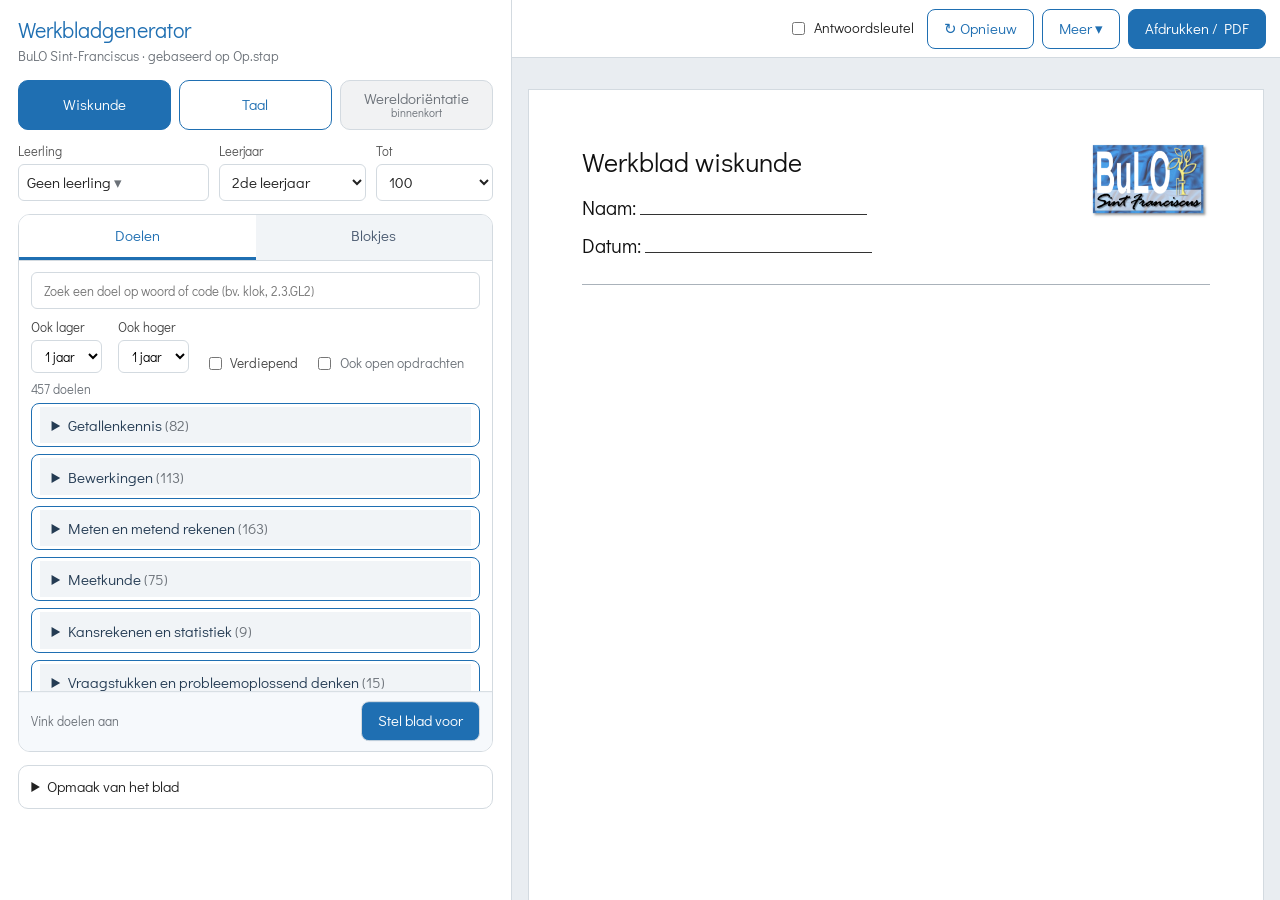
==== commit 8659f4d9: "Pictogram voor de browsertab (geen 404 meer bij het laden) Co-Authored-By: Claude Sonnet 5.5 <norepl" ====
--- a/index.html
+++ b/index.html
@@ -4,6 +4,7 @@
   <meta charset="utf-8">
   <meta name="viewport" content="width=device-width, initial-scale=1">
   <title>Werkbladgenerator BuLO Sint-Franciscus</title>
+  <link rel="icon" href="data:image/svg+xml,%3Csvg xmlns='http://www.w3.org/2000/svg' viewBox='0 0 32 32'%3E%3Crect width='32' height='32' rx='7' fill='%231f6fb2'/%3E%3Cpath d='M9 8h14v16H9z' fill='%23fff'/%3E%3Cpath d='M12 13h8M12 17h8M12 21h5' stroke='%231f6fb2' stroke-width='2'/%3E%3C/svg%3E">
   <link rel="stylesheet" href="css/app.css">
   <link rel="stylesheet" href="css/worksheet.css">
 </head>
--- a/css/worksheet.css
+++ b/css/worksheet.css
@@ -4,25 +4,28 @@
 .blad { background: #fff; color: #111; width: 210mm; min-height: 297mm; padding: 15mm; box-sizing: border-box;
   border: 1px solid var(--rand); box-shadow: 0 1px 6px rgba(0,0,0,.12); line-height: 1.4; flex: none;
   display: flex; flex-direction: column; }
-.blad-kop { display: flex; gap: 8mm; align-items: center; border-bottom: 2px solid #333; padding-bottom: 4mm; margin-bottom: 8mm; }
-.blad-kop .logo { width: 4.5cm; height: auto; flex: none; }
+.blad-kop { display: flex; gap: 8mm; align-items: flex-start; border-bottom: 1px solid #aab2ba; padding-bottom: 4mm; margin-bottom: 7mm; }
+.blad-kop .logo { width: 3.4cm; height: auto; flex: none; }
 .kop-rechts { flex: 1; }
 .kop-rechts h2 { margin: 0 0 4mm; font-size: 1.35em; }
 .naamlijn { margin: 0 0 3mm; white-space: nowrap; }
 .naamlijn span { display: inline-block; min-width: 6.5cm; border-bottom: 1px solid #333; padding: 0 2mm; }
 .blad-inhoud { display: grid; grid-template-columns: repeat(4, minmax(0, 1fr)); column-gap: 5mm; align-items: start; }
-.blok { margin-bottom: 8mm; min-width: 0; }
+.blok { margin-bottom: 6mm; min-width: 0; border: 1px solid #c9d1d8; border-radius: 3.5mm; padding: 4mm 5mm 2mm; break-inside: avoid; }
 .opdracht { display: flex; gap: 4mm; align-items: center; margin-bottom: 4mm; }
 .opdracht p { margin: 0; font-weight: 700; }
 .icoon { flex: none; display: inline-flex; }
-.blok ol { display: grid; grid-template-columns: 1fr 1fr; column-gap: 14mm; margin: 0; padding-left: 9mm; }
-.blok li { margin-bottom: 6mm; break-inside: avoid; padding-left: 1mm; }
-.blok li.breed { grid-column: 1 / -1; }
-.blok ol.smal { grid-template-columns: 1fr; padding-left: 7mm; }
+.blok ol { display: grid; grid-template-columns: 1fr; column-gap: 7mm; margin: 0; padding-left: 7mm; list-style: lower-alpha; }
+.blok ol.kol2 { grid-template-columns: 1fr 1fr; }
+.blok ol.kol3 { grid-template-columns: 1fr 1fr 1fr; }
+.blok li { margin-bottom: 5mm; break-inside: avoid; padding-left: 1mm; min-width: 0; overflow-wrap: anywhere; }
+.blok li::marker { content: counter(list-item, lower-alpha) ') '; font-weight: 700; color: #1f3b57; }
+.blok ol.smal { padding-left: 7mm; }
 .tekening svg { max-width: 100%; height: auto; display: block; margin-top: 2mm; }
 .blok li .tekst { white-space: pre-wrap; }
 .blad h2:first-child { margin-top: 0; }
 .antwoorden h3 { font-size: 1em; margin: 0 0 3mm; }
+.antwoorden .blok { border: 0; padding: 0; border-radius: 0; break-inside: auto; }
 .antwoorden .blok ol { display: block; columns: 2; column-gap: 14mm; }
 .antwoorden .blok li { margin-bottom: 1.5mm; }
 .boodschap { border: 2px solid #333; border-radius: 3mm; padding: 4mm 5mm; margin-top: 6mm; }
@@ -84,7 +87,7 @@
 .blok.kwart .opdracht p { font-size: .8em; }
 .blok.kwart .icoon svg { width: 30px; height: 30px; }
 .blok ol.kwart { font-size: .8em; padding-left: 5.5mm; }
-.blok li .tekst.kort { white-space: nowrap; }
+
 
 /* opdrachtnummer en pictogram: altijd in dezelfde volgorde (nummer, pictogram, opdracht) */
 .opdrachtnr { flex: none; display: inline-flex; align-items: center; justify-content: center; width: 1.9em; height: 1.9em; border-radius: 50%; background: #1f3b57; color: #fff; font-weight: 700; font-size: .95em; }
@@ -98,7 +101,6 @@
 .blad.onder-elkaar .blok, .blad.onder-elkaar .hulp { width: 100%; }
 .blad.onder-elkaar .blok ol { display: block; padding-left: 9mm; }
 .blad.onder-elkaar .blok li { margin-bottom: 7mm; }
-.blad.onder-elkaar .blok li .tekst.kort { white-space: normal; }
 .schrijflijn { height: var(--lijn); border-bottom: 1.5px solid #555; margin-top: 1mm; }
 .tekstdeel { white-space: pre-wrap; }
 .doelkader { border: 1.5px solid #888; border-radius: 3mm; padding: 2mm 4mm; margin: -2mm 0 5mm; font-size: .9em; }
@@ -113,3 +115,13 @@
 .schemakader ol.stappenplan li { margin: .5mm 0; }
 
 .doellabel { position: absolute; top: 0; right: 0; font-size: 10px; color: #9aa1a8; background: #f4f6f8; border-radius: 4px; padding: 0 5px; }
+
+/* invulplaatsen en keuzevakjes: ruim genoeg om met de hand in te schrijven of te omcirkelen */
+.gat { display: inline-block; min-width: 2.6cm; height: 1.15em; border-bottom: 1.5px solid #333; vertical-align: baseline; }
+.keuzes { display: flex; flex-wrap: wrap; gap: 2.5mm; margin-top: 2mm; }
+.keuze { border: 1.5px solid #555; border-radius: 3mm; padding: 1.2mm 4mm; min-width: 11mm; text-align: center; white-space: nowrap; }
+.keuze.juist { border-color: #c0392b; color: #c0392b; font-weight: 700; background: #fdeeee; }
+
+/* een lang blok mag over twee pagina's lopen (anders blijft er een halve pagina leeg); de opdracht blijft bij de eerste oefening en elke oefening blijft heel */
+.blok.lang { break-inside: auto; -webkit-box-decoration-break: clone; box-decoration-break: clone; }
+.opdracht { break-after: avoid; }
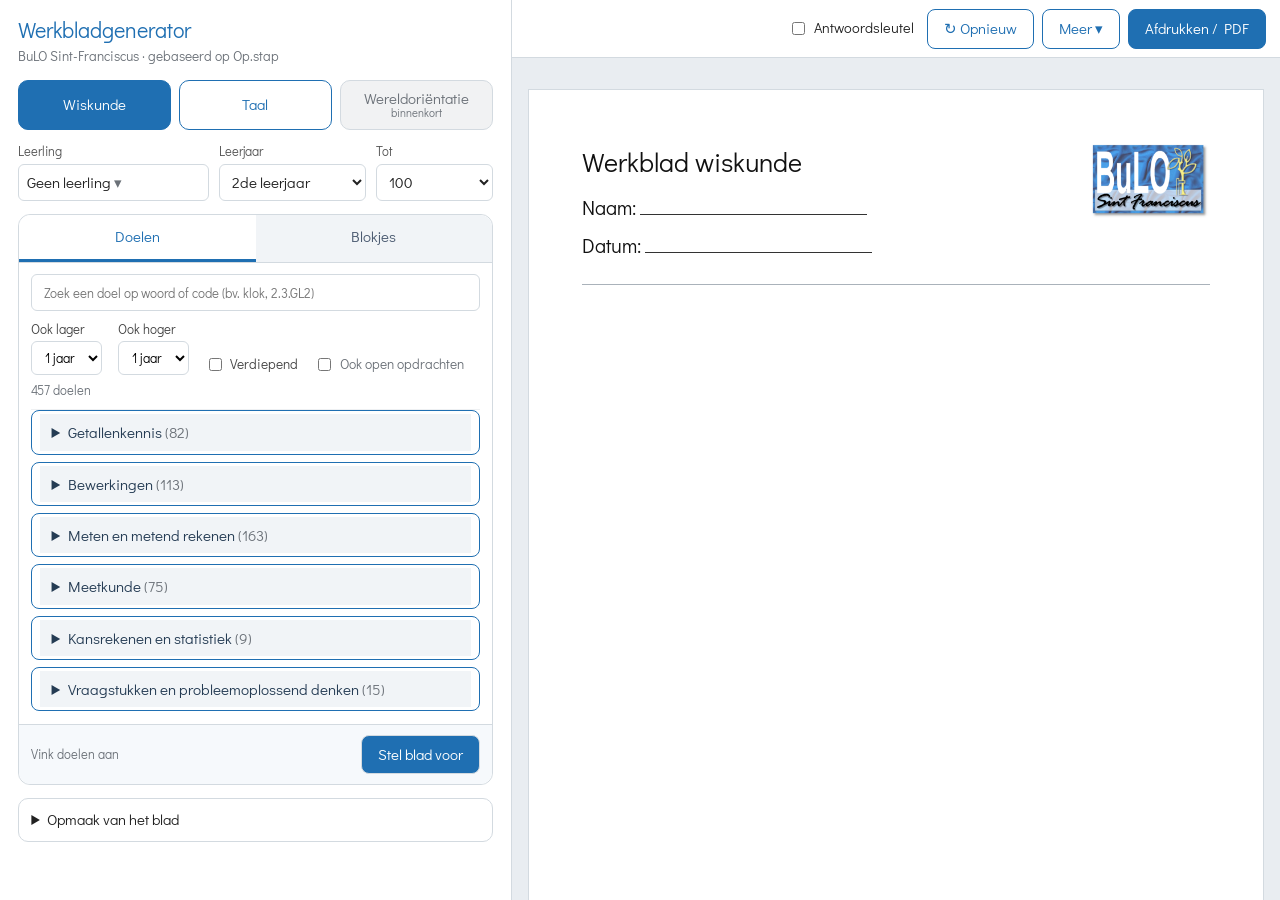
==== commit ca808fa5: "Scrollen in het linkerpaneel: kaders worden niet meer afgeknipt, kop blijft staan, blokjeskaarten st" ====
--- a/index.html
+++ b/index.html
@@ -38,6 +38,7 @@
           <button type="button" class="tab" role="tab" id="tabBlokjes" aria-selected="false">Blokjes</button>
         </div>
         <div id="doelenTab" class="tabinhoud">
+          <div class="doelen-kop">
           <div class="rij zoekrij">
             <label class="breed zoek"><span class="sr">Zoek een doel</span><input type="search" id="zoek" placeholder="Zoek een doel op woord of code (bv. klok, 2.3.GL2)" autocomplete="off"></label>
           </div>
@@ -48,6 +49,7 @@
             <label class="vink dev" title="Doelen waarvoor er geen automatische oefeningen zijn, maar enkel een open opdracht die je zelf beoordeelt"><input type="checkbox" id="toonOpen"> Ook open opdrachten</label>
           </div>
           <p id="teller" class="teller"></p>
+          </div>
           <div id="doelen" class="doelen"></div>
           <div id="keuzes"></div>
           <div class="kaderonder">
--- a/css/app.css
+++ b/css/app.css
@@ -9,11 +9,12 @@
 .sr { position: absolute; width: 1px; height: 1px; overflow: hidden; clip: rect(0 0 0 0); }
 
 /* twee kolommen: links het instellingenpaneel (40%), rechts het werkblad (60%), elk met eigen scrollbalk */
-.app { display: grid; grid-template-columns: minmax(22rem, 40%) 1fr; height: 100vh; }
-.paneel { overflow-y: auto; padding: .9rem 1.1rem 3rem; background: #fff; border-right: 1px solid var(--rand); display: flex; flex-direction: column; gap: .8rem; }
+.app { display: grid; grid-template-columns: minmax(22rem, 40%) 1fr; height: 100vh; height: 100dvh; }
+.paneel { overflow-y: auto; overscroll-behavior: contain; -webkit-overflow-scrolling: touch; padding: .9rem 1.1rem 3rem; background: #fff; border-right: 1px solid var(--rand); display: flex; flex-direction: column; gap: .8rem; }
+.paneel > * { flex-shrink: 0; }                  /* niets in het paneel krimpt: het paneel scrolt, de kaders worden niet afgeknipt */
 .kop h1 { margin: 0; font-size: 1.35rem; color: var(--blauw); } .kop p { margin: .1rem 0 0; color: var(--grijs); font-size: .85rem; }
-.blad-paneel { display: flex; flex-direction: column; min-width: 0; background: #e9edf1; height: 100vh; }
-.bladvlak { flex: 1 1 auto; overflow: auto; padding: 1rem; }
+.blad-paneel { display: flex; flex-direction: column; min-width: 0; background: #e9edf1; height: 100vh; height: 100dvh; }
+.bladvlak { flex: 1 1 auto; overflow: auto; overscroll-behavior: contain; -webkit-overflow-scrolling: touch; padding: 1rem; min-height: 0; }
 .naar-blad, .terug { display: none; }
 
 /* knoppen: één opvallende hoofdknop (gevuld), de rest omlijnd */
@@ -46,8 +47,9 @@
 .waarschuwing { color: #9a4b00; }
 
 /* het kader met doelen en blokjes */
-.kader { border: 1px solid var(--rand); border-radius: 12px; overflow: hidden; display: flex; flex-direction: column; background: #fff; }
-.tabs { display: flex; background: #f1f4f7; border-bottom: 1px solid var(--rand); }
+.kader { border: 1px solid var(--rand); border-radius: 12px; display: flex; flex-direction: column; background: #fff; }
+.tabs { display: flex; background: #f1f4f7; border-bottom: 1px solid var(--rand); border-radius: 12px 12px 0 0; position: sticky; top: 0; z-index: 6; height: 3rem; }
+.tabs .tab:first-child { border-radius: 12px 0 0 0; } .tabs .tab:last-child { border-radius: 0 12px 0 0; }
 .tabs .tab { flex: 1; border: 0; border-radius: 0; background: transparent; color: #4a5a70; padding: .65rem; font-weight: 700; border-bottom: 3px solid transparent; }
 .tabs .tab.aan { background: #fff; color: var(--blauw); border-bottom-color: var(--blauw); }
 .tabinhoud { padding: .7rem .8rem; }
@@ -59,7 +61,7 @@
 .zoekrij { margin-bottom: .5rem; } .zoek input { width: 100%; padding: .5rem .7rem; }
 .filterrij { margin-bottom: .4rem; }
 .teller { color: var(--grijs); font-size: .8rem; margin: .3rem 0; }
-.kaderonder { position: sticky; bottom: 0; display: flex; align-items: center; justify-content: space-between; gap: .6rem; margin: .8rem -.8rem -.7rem; padding: .6rem .8rem; background: #f6f9fc; border-top: 1px solid var(--rand); }
+.kaderonder { border-radius: 0 0 12px 12px; position: sticky; bottom: 0; z-index: 5; display: flex; align-items: center; justify-content: space-between; gap: .6rem; margin: .8rem -.8rem -.7rem; padding: .6rem .8rem; background: #f6f9fc; border-top: 1px solid var(--rand); }
 
 /* doelen: inklapbare groepen per domein en subdomein */
 .groep { border: 1px solid var(--rand); border-radius: 8px; margin-bottom: .45rem; background: #fff; }
@@ -94,6 +96,7 @@
 /* palet (tabblad Blokjes) */
 .palet { font-size: .88rem; }
 .palet h4 { margin: 0; font-size: .95rem; }
+.palet-kop, .doelen-kop { position: sticky; top: 3rem; z-index: 5; background: #fff; padding: .5rem 0 .3rem; margin-top: -.5rem; border-bottom: 1px solid #eef0f2; }
 .palet-tabs { display: flex; gap: .3rem; margin-bottom: .5rem; }
 .tab-klein, .domein { background: #fff; color: var(--blauw); border: 1px solid var(--blauw); border-radius: 8px; padding: .25rem .65rem; font-size: .85rem; }
 .tab-klein.aan, .domein.aan { background: var(--blauw); color: #fff; }
@@ -103,8 +106,12 @@
 .kaarten { display: flex; flex-direction: column; gap: .6rem; }
 .kaart { border: 1px solid var(--rand); border-radius: 10px; padding: .5rem .6rem; background: #fafcfe; cursor: grab; }
 .kaart:active { cursor: grabbing; }
-.kaartkop { display: flex; align-items: center; gap: .4rem; margin-bottom: .3rem; }
+.kaart { scroll-margin-top: 9rem; }
+.kaartkop { display: flex; align-items: center; gap: .4rem; margin-bottom: .3rem; cursor: pointer; }
 .kaartkop h4 { flex: 1; }
+.kaartkop .pijl { color: var(--grijs); font-size: .8rem; width: 1rem; }
+.kaart.open { border-color: var(--blauw); background: #fff; }
+.kaartinstellingen { margin: .2rem 0 .4rem; padding: .3rem 0 .1rem; border-top: 1px solid #e3e9ef; }
 .breedte { font-size: .78rem; color: #555; border: 1px solid var(--rand); border-radius: 6px; padding: 0 .35rem; background: #fff; }
 .plus { width: 2rem; height: 2rem; padding: 0; border-radius: 50%; font-size: 1.3rem; line-height: 1; background: var(--blauw); color: #fff; }
 .plus:hover:not(:disabled) { background: var(--blauw-donker); }
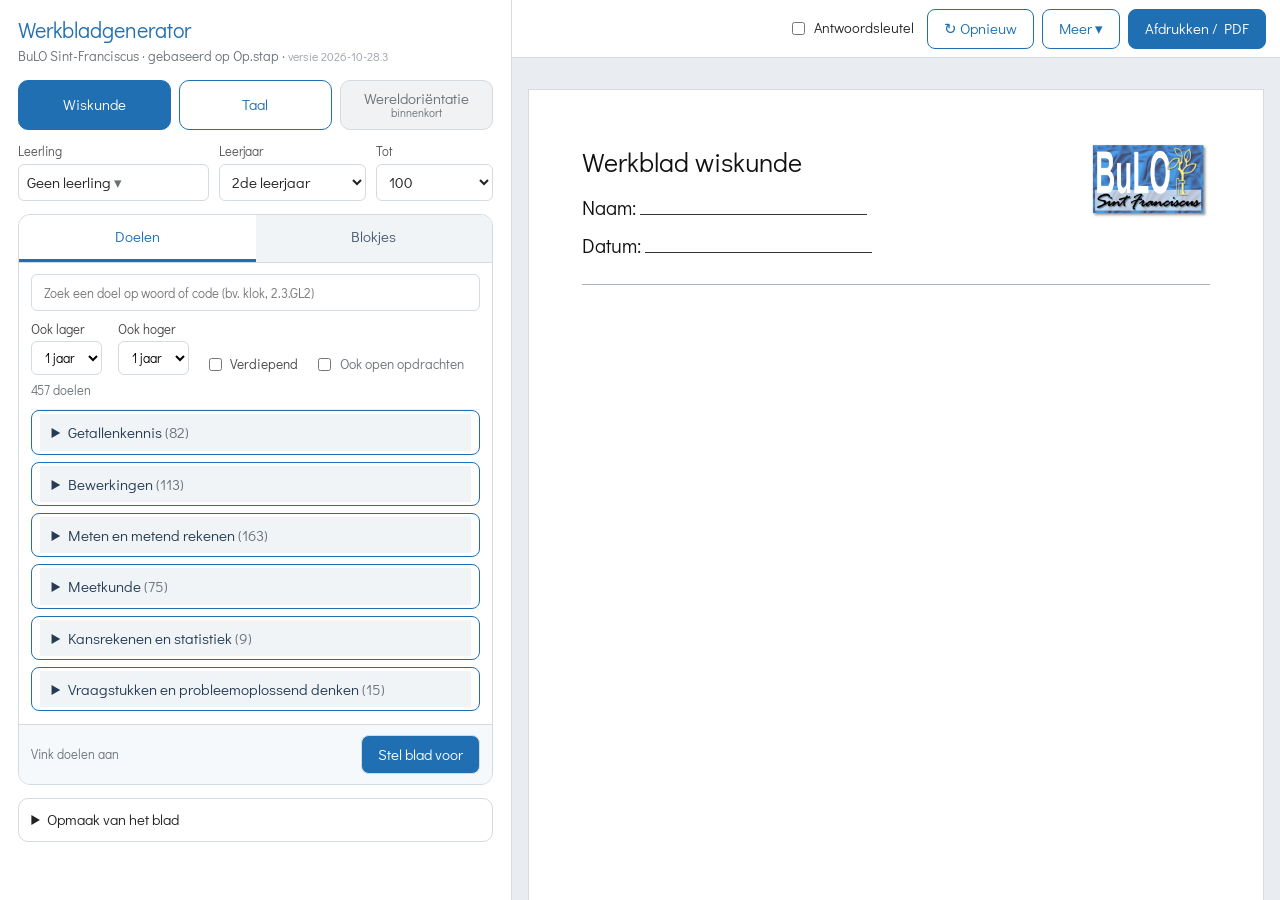
==== commit 52598ae2: "Scrollen: paneel nooit hoger dan het scherm, versienummer zichtbaar en versie in de css- en js-adres" ====
--- a/index.html
+++ b/index.html
@@ -5,8 +5,8 @@
   <meta name="viewport" content="width=device-width, initial-scale=1">
   <title>Werkbladgenerator BuLO Sint-Franciscus</title>
   <link rel="icon" href="data:image/svg+xml,%3Csvg xmlns='http://www.w3.org/2000/svg' viewBox='0 0 32 32'%3E%3Crect width='32' height='32' rx='7' fill='%231f6fb2'/%3E%3Cpath d='M9 8h14v16H9z' fill='%23fff'/%3E%3Cpath d='M12 13h8M12 17h8M12 21h5' stroke='%231f6fb2' stroke-width='2'/%3E%3C/svg%3E">
-  <link rel="stylesheet" href="css/app.css">
-  <link rel="stylesheet" href="css/worksheet.css">
+  <link rel="stylesheet" href="css/app.css?v=2026-10-28.3">
+  <link rel="stylesheet" href="css/worksheet.css?v=2026-10-28.3">
 </head>
 <body>
   <div id="bestandsmelding" class="melding-groot" hidden>
@@ -18,7 +18,7 @@
     <aside class="paneel" id="paneel" aria-label="Instellingen">
       <header class="kop">
         <h1>Werkbladgenerator</h1>
-        <p>BuLO Sint-Franciscus · gebaseerd op Op.stap</p>
+        <p>BuLO Sint-Franciscus · gebaseerd op Op.stap · <span id="versie" title="Dit nummer verandert bij elke nieuwe versie van de tool. Zie je een ouder nummer? Ververs de pagina met Ctrl+F5 (Mac: Cmd+Shift+R).">versie 2026-10-28.3</span></p>
       </header>
 
       <div id="vakken" class="vakken" role="group" aria-label="Vak"></div>
@@ -152,6 +152,6 @@
 
   <script src="js/vendor/docx.umd.js"></script>
   <script src="js/vendor/jszip.min.js"></script>
-  <script type="module" src="js/core/app.js"></script>
+  <script type="module" src="js/core/app.js?v=2026-10-28.3"></script>
 </body>
 </html>
--- a/css/app.css
+++ b/css/app.css
@@ -10,9 +10,9 @@
 
 /* twee kolommen: links het instellingenpaneel (40%), rechts het werkblad (60%), elk met eigen scrollbalk */
 .app { display: grid; grid-template-columns: minmax(22rem, 40%) 1fr; height: 100vh; height: 100dvh; }
-.paneel { overflow-y: auto; overscroll-behavior: contain; -webkit-overflow-scrolling: touch; padding: .9rem 1.1rem 3rem; background: #fff; border-right: 1px solid var(--rand); display: flex; flex-direction: column; gap: .8rem; }
+.paneel { min-height: 0; max-height: 100vh; max-height: 100dvh; overflow-y: auto; overscroll-behavior: contain; -webkit-overflow-scrolling: touch; padding: .9rem 1.1rem 3rem; background: #fff; border-right: 1px solid var(--rand); display: flex; flex-direction: column; gap: .8rem; }
 .paneel > * { flex-shrink: 0; }                  /* niets in het paneel krimpt: het paneel scrolt, de kaders worden niet afgeknipt */
-.kop h1 { margin: 0; font-size: 1.35rem; color: var(--blauw); } .kop p { margin: .1rem 0 0; color: var(--grijs); font-size: .85rem; }
+.kop h1 { margin: 0; font-size: 1.35rem; color: var(--blauw); } .kop p { margin: .1rem 0 0; color: var(--grijs); font-size: .85rem; } #versie { color: #9aa1a8; font-size: .75rem; }
 .blad-paneel { display: flex; flex-direction: column; min-width: 0; background: #e9edf1; height: 100vh; height: 100dvh; }
 .bladvlak { flex: 1 1 auto; overflow: auto; overscroll-behavior: contain; -webkit-overflow-scrolling: touch; padding: 1rem; min-height: 0; }
 .naar-blad, .terug { display: none; }
@@ -166,7 +166,7 @@
 /* tablet en kleiner: de kolommen komen onder elkaar met een knop 'Bekijk werkblad' */
 @media (max-width: 1000px) {
   .app { display: block; height: auto; }
-  .paneel { height: auto; overflow: visible; border-right: 0; }
+  .paneel { height: auto; max-height: none; overflow: visible; border-right: 0; }
   .blad-paneel { height: auto; min-height: 100vh; }
   body:not(.toon-blad) .blad-paneel { display: none; }
   body.toon-blad .paneel { display: none; }
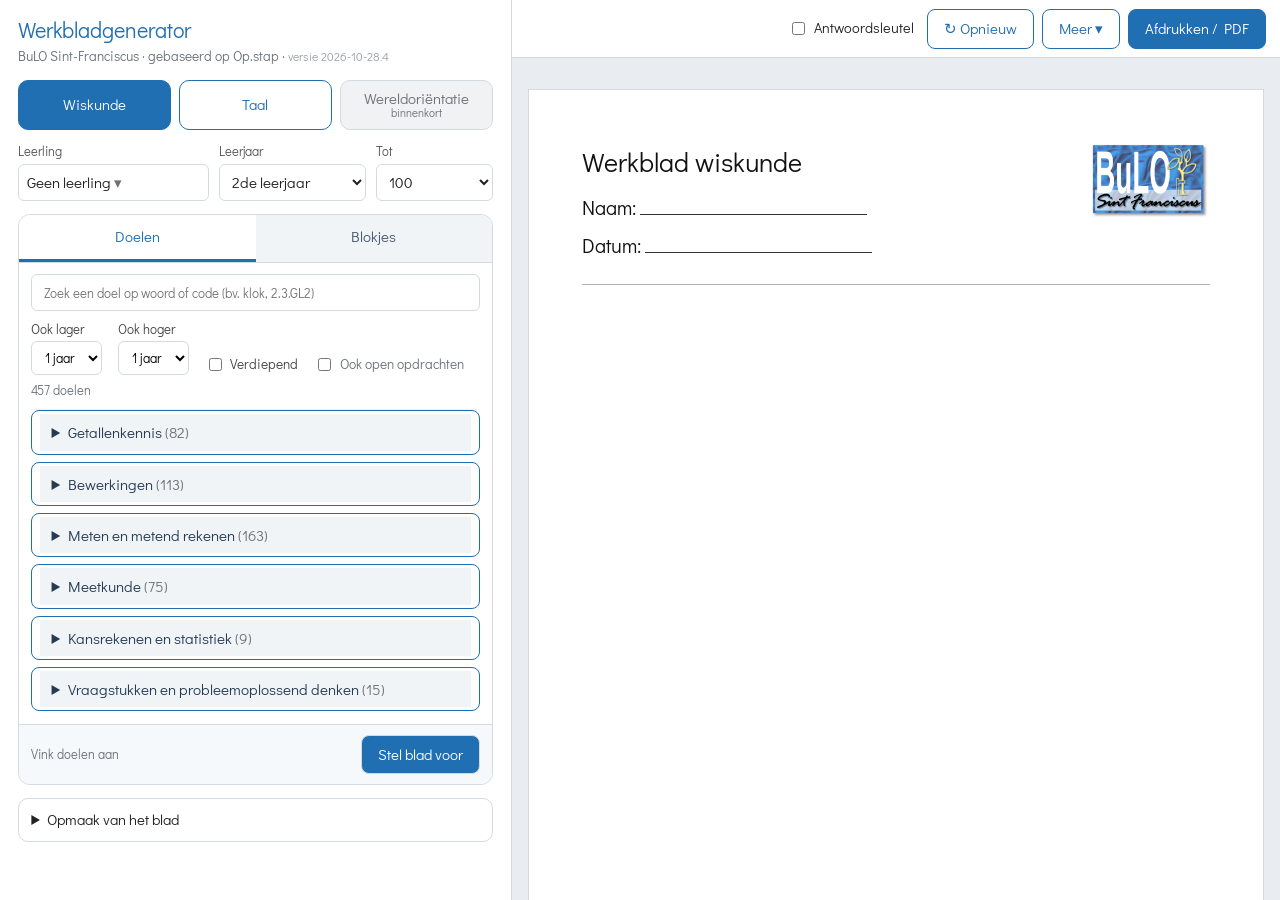
==== commit e0f905ad: "Maatwerk per blokje: tafels fijn instelbaar, algemene instellingen, startwaarden per leerling Tafels" ====
--- a/index.html
+++ b/index.html
@@ -5,8 +5,8 @@
   <meta name="viewport" content="width=device-width, initial-scale=1">
   <title>Werkbladgenerator BuLO Sint-Franciscus</title>
   <link rel="icon" href="data:image/svg+xml,%3Csvg xmlns='http://www.w3.org/2000/svg' viewBox='0 0 32 32'%3E%3Crect width='32' height='32' rx='7' fill='%231f6fb2'/%3E%3Cpath d='M9 8h14v16H9z' fill='%23fff'/%3E%3Cpath d='M12 13h8M12 17h8M12 21h5' stroke='%231f6fb2' stroke-width='2'/%3E%3C/svg%3E">
-  <link rel="stylesheet" href="css/app.css?v=2026-10-28.3">
-  <link rel="stylesheet" href="css/worksheet.css?v=2026-10-28.3">
+  <link rel="stylesheet" href="css/app.css?v=2026-10-28.4">
+  <link rel="stylesheet" href="css/worksheet.css?v=2026-10-28.4">
 </head>
 <body>
   <div id="bestandsmelding" class="melding-groot" hidden>
@@ -18,7 +18,7 @@
     <aside class="paneel" id="paneel" aria-label="Instellingen">
       <header class="kop">
         <h1>Werkbladgenerator</h1>
-        <p>BuLO Sint-Franciscus · gebaseerd op Op.stap · <span id="versie" title="Dit nummer verandert bij elke nieuwe versie van de tool. Zie je een ouder nummer? Ververs de pagina met Ctrl+F5 (Mac: Cmd+Shift+R).">versie 2026-10-28.3</span></p>
+        <p>BuLO Sint-Franciscus · gebaseerd op Op.stap · <span id="versie" title="Dit nummer verandert bij elke nieuwe versie van de tool. Zie je een ouder nummer? Ververs de pagina met Ctrl+F5 (Mac: Cmd+Shift+R).">versie 2026-10-28.4</span></p>
       </header>
 
       <div id="vakken" class="vakken" role="group" aria-label="Vak"></div>
@@ -152,6 +152,6 @@
 
   <script src="js/vendor/docx.umd.js"></script>
   <script src="js/vendor/jszip.min.js"></script>
-  <script type="module" src="js/core/app.js?v=2026-10-28.3"></script>
+  <script type="module" src="js/core/app.js?v=2026-10-28.4"></script>
 </body>
 </html>
--- a/css/app.css
+++ b/css/app.css
@@ -175,3 +175,8 @@
   .werkbalk { position: sticky; top: 0; }
 }
 @media (max-width: 640px) { .drie { grid-template-columns: 1fr 1fr; } .drie .veld:first-child { grid-column: 1 / -1; } }
+
+/* Maatwerk per blokje */
+.kaartsamenvatting { font-size: .78rem; color: #1f3b57; background: #eef4fa; border-radius: 6px; padding: 3px 8px; margin-top: 6px; }
+.kaartsamenvatting.bewaard { background: #f2f7ee; color: #3b5a2a; }
+.aantalveld { width: 4.2em; padding: 3px 6px; border: 1px solid #b9c3cc; border-radius: 6px; font: inherit; }
--- a/css/worksheet.css
+++ b/css/worksheet.css
@@ -125,3 +125,11 @@
 /* een lang blok mag over twee pagina's lopen (anders blijft er een halve pagina leeg); de opdracht blijft bij de eerste oefening en elke oefening blijft heel */
 .blok.lang { break-inside: auto; -webkit-box-decoration-break: clone; box-decoration-break: clone; }
 .opdracht { break-after: avoid; }
+
+/* Maatwerk per blokje: steun bovenaan, meer ruimte per oefening en invulvakjes in plaats van lijnen */
+.blok .steun { margin: 0 0 3mm; padding: 2mm 3mm; border: 1px dashed #9aa5b1; border-radius: 2mm; font-size: .85em; }
+.blok .steun-tekst { white-space: pre-wrap; line-height: 1.6; }
+.blok .steun .tekening svg { max-width: 100%; height: auto; }
+.blok.ruim li { margin-bottom: 11mm; }
+.blok.vakjes .gat { border: 1.5px solid #333; border-radius: 1mm; height: 1.7em; min-width: 2cm; vertical-align: middle; }
+.bewerk.samenvatting { display: block; margin: 0 0 2mm; font-size: .72em; color: #5b6770; }
